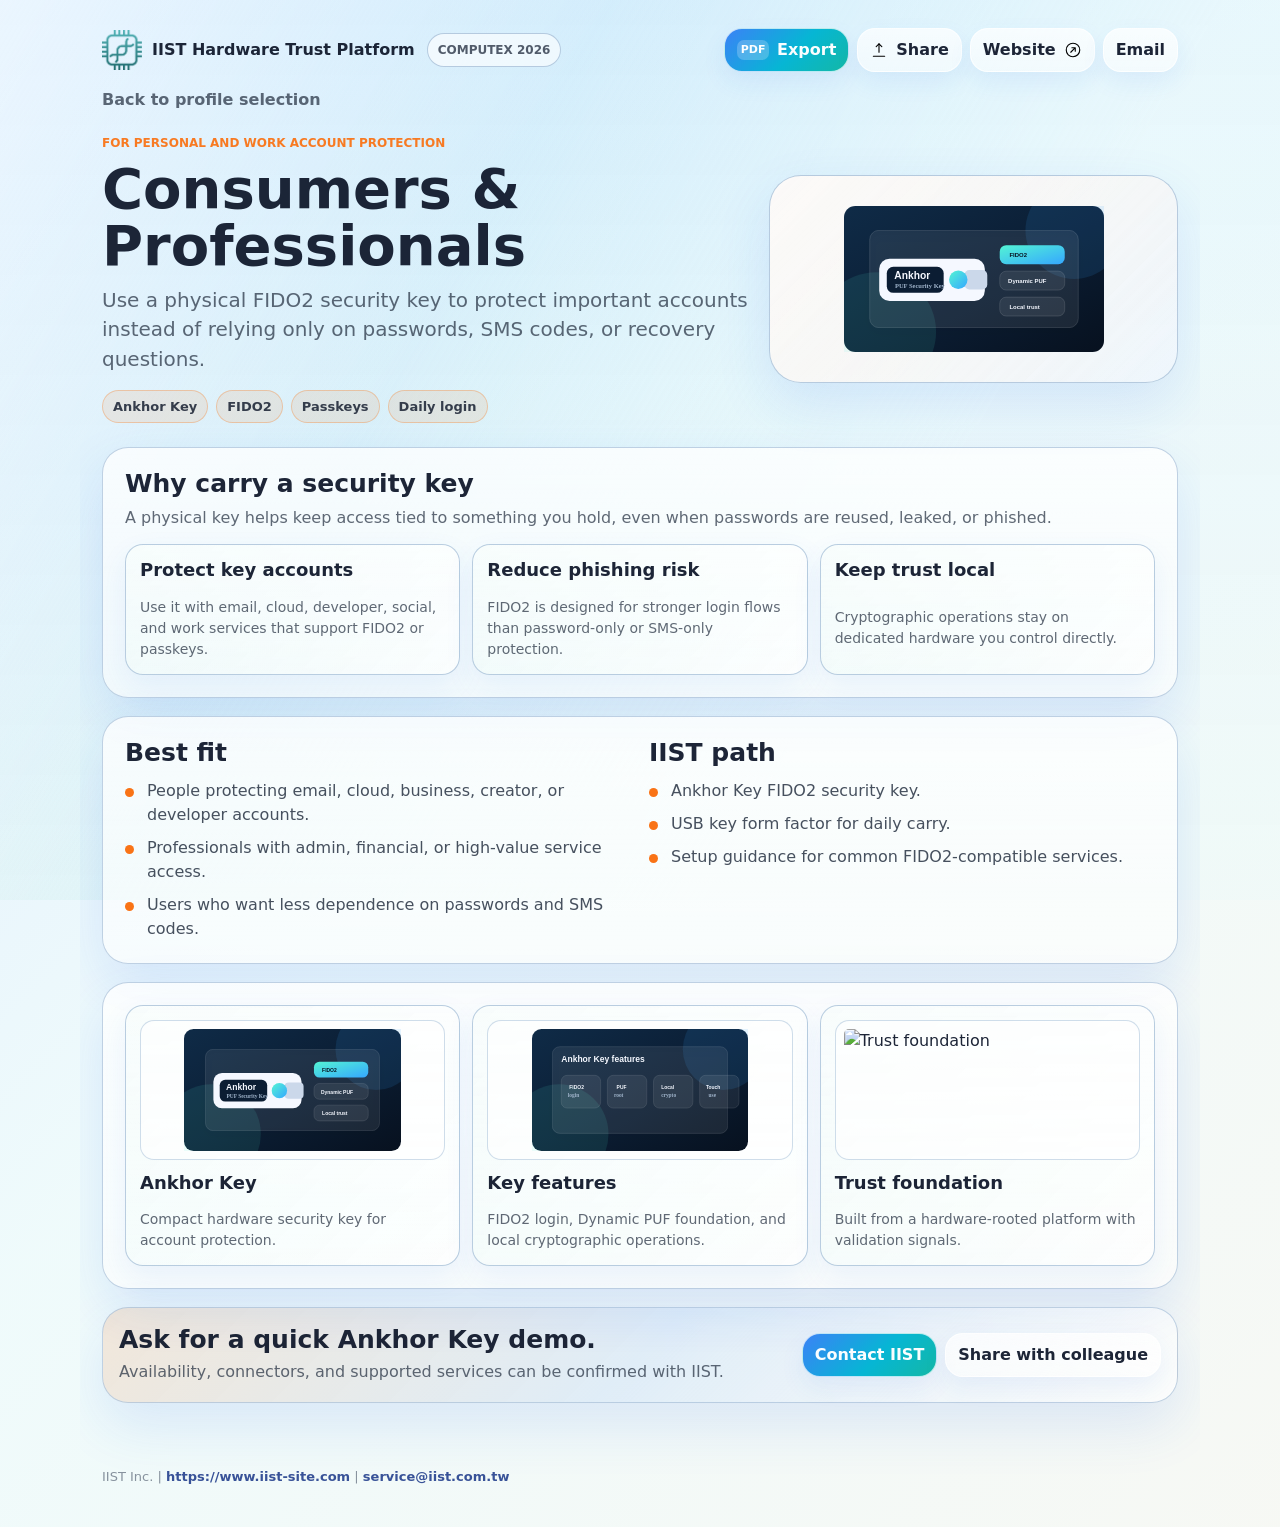
==== pages/consumers.html @ 97403619 "initial commit" ====
<!doctype html>
<html lang="en">
<head>
  <meta charset="utf-8">
  <meta name="viewport" content="width=device-width, initial-scale=1">
  <title>Consumers &amp; Professionals | IIST COMPUTEX 2026</title>
  <meta name="description" content="A short IIST COMPUTEX 2026 page for consumers and professionals using Ankhor Key for phishing-resistant account protection.">
  <link rel="stylesheet" href="../assets/style.css">
</head>
<body style="--accent: #f97316; --accent-rgb: 249, 115, 22">
  <div class="page-shell">
    <header class="site-header">
      <div class="brand-row">
        <a class="brand" href="../index.html" aria-label="IIST COMPUTEX 2026 home">
          <img src="../assets/iist-logo.png" alt="" width="40" height="40">
          <span>IIST Hardware Trust Platform</span>
        </a>
        <span class="event-pill">COMPUTEX 2026</span>
      </div>
      <nav class="page-actions" aria-label="Page actions">
        <button class="action primary" type="button" data-print-page><span class="pdf-mark" aria-hidden="true">PDF</span>Export</button>
        <button class="action secondary" type="button" data-share-page aria-describedby="share-status"><img class="action-icon" src="../assets/icon-share.svg" alt="" width="18" height="18">Share</button>
        <a class="button-link secondary" href="https://www.iist-site.com">Website<img class="action-icon" src="../assets/icon-external.svg" alt="" width="18" height="18"></a>
        <a class="button-link secondary" href="mailto:service@iist.com.tw?subject=COMPUTEX%202026%20IIST%20Inquiry%20-%20Ankhor%20Key">Email</a>
      </nav>
    </header>

    <main>
      <a class="back-link" href="../index.html">Back to profile selection</a>
      <section class="hero">
        <div class="hero-copy">
          <p class="eyebrow">For personal and work account protection</p>
          <h1>Consumers &amp; Professionals</h1>
          <p class="lede">Use a physical FIDO2 security key to protect important accounts instead of relying only on passwords, SMS codes, or recovery questions.</p>
          <div class="chip-row">
            <span class="chip">Ankhor Key</span>
            <span class="chip">FIDO2</span>
            <span class="chip">Passkeys</span>
            <span class="chip">Daily login</span>
          </div>
        </div>
        <figure class="hero-visual">
          <img src="../assets/visual-ankhor-key.svg" alt="Ankhor Key concept">
        </figure>
      </section>

      <section class="content-band">
        <div class="section-inner">
          <div class="section-head">
            <h2>Why carry a security key</h2>
            <p>A physical key helps keep access tied to something you hold, even when passwords are reused, leaked, or phished.</p>
          </div>
          <div class="value-grid">
            <article class="value-card"><h3>Protect key accounts</h3><p>Use it with email, cloud, developer, social, and work services that support FIDO2 or passkeys.</p></article>
            <article class="value-card"><h3>Reduce phishing risk</h3><p>FIDO2 is designed for stronger login flows than password-only or SMS-only protection.</p></article>
            <article class="value-card"><h3>Keep trust local</h3><p>Cryptographic operations stay on dedicated hardware you control directly.</p></article>
          </div>
        </div>
      </section>

      <section class="content-band">
        <div class="section-inner split-band">
          <div>
            <h2>Best fit</h2>
            <ul class="check-list">
              <li>People protecting email, cloud, business, creator, or developer accounts.</li>
              <li>Professionals with admin, financial, or high-value service access.</li>
              <li>Users who want less dependence on passwords and SMS codes.</li>
            </ul>
          </div>
          <div>
            <h2>IIST path</h2>
            <ul class="check-list">
              <li>Ankhor Key FIDO2 security key.</li>
              <li>USB key form factor for daily carry.</li>
              <li>Setup guidance for common FIDO2-compatible services.</li>
            </ul>
          </div>
        </div>
      </section>

      <section class="content-band">
        <div class="section-inner">
          <div class="asset-grid">
            <article class="asset-card"><img src="../assets/visual-ankhor-key.svg" alt="Ankhor Key"><h3>Ankhor Key</h3><p>Compact hardware security key for account protection.</p></article>
            <article class="asset-card"><img src="../assets/visual-features.svg" alt="Key features"><h3>Key features</h3><p>FIDO2 login, Dynamic PUF foundation, and local cryptographic operations.</p></article>
            <article class="asset-card"><img src="../assets/visual-certifications.svg" alt="Trust foundation"><h3>Trust foundation</h3><p>Built from a hardware-rooted platform with validation signals.</p></article>
          </div>
        </div>
      </section>

      <section class="contact-band">
        <div>
          <h2>Ask for a quick Ankhor Key demo.</h2>
          <p>Availability, connectors, and supported services can be confirmed with IIST.</p>
        </div>
        <div class="contact-actions">
          <a class="button-link primary" href="mailto:service@iist.com.tw?subject=COMPUTEX%202026%20Ankhor%20Key%20Demo">Contact IIST</a>
          <button class="action secondary" type="button" data-share-page aria-describedby="share-status">Share with colleague</button>
        </div>
      </section>
    </main>

    <footer class="site-footer">
      <div id="share-status" class="share-status" role="status" aria-live="polite"></div>
      <div>IIST Inc. | <a href="https://www.iist-site.com">https://www.iist-site.com</a> | <a href="mailto:service@iist.com.tw">service@iist.com.tw</a></div>
    </footer>
  </div>
  <script src="../assets/site.js"></script>
</body>
</html>
---- assets/style.css ----
:root {
  --primary-blue: #3b82f6;
  --primary-blue-dark: #2563eb;
  --accent-teal: #14b8a6;
  --accent-cyan: #06b6d4;
  --accent-sky: #38bdf8;
  --accent-navy: #1e3a8a;
  --window: #edf5ff;
  --surface: rgba(255, 255, 255, 0.72);
  --surface-strong: rgba(255, 255, 255, 0.86);
  --surface-soft: rgba(255, 255, 255, 0.54);
  --border: rgba(170, 194, 217, 0.74);
  --border-strong: rgba(118, 148, 181, 0.72);
  --text: rgba(15, 23, 42, 0.94);
  --muted: rgba(30, 41, 59, 0.70);
  --quiet: rgba(51, 65, 85, 0.56);
  --on-accent: rgba(255, 255, 255, 0.98);
  --accent: #14b8a6;
  --accent-rgb: 20, 184, 166;
  --warm: #f59e0b;
  --radius-sm: 14px;
  --radius-md: 18px;
  --radius-lg: 26px;
  --radius-xl: 32px;
  --shadow: 0 22px 55px rgba(37, 99, 235, 0.12);
  --font: "Segoe UI Variable Text", Aptos, "Segoe UI", system-ui, sans-serif;
}

* {
  box-sizing: border-box;
}

html {
  scroll-behavior: smooth;
}

body {
  margin: 0;
  min-width: 320px;
  font-family: var(--font);
  color: var(--text);
  background:
    linear-gradient(135deg, rgba(219, 234, 254, 0.76), rgba(240, 253, 250, 0.72) 46%, rgba(255, 251, 235, 0.54)),
    var(--window);
  line-height: 1.5;
  text-rendering: optimizeLegibility;
  overflow-x: hidden;
}

body::before {
  content: "";
  position: fixed;
  inset: 0;
  z-index: -1;
  background:
    linear-gradient(120deg, rgba(255, 255, 255, 0.62), rgba(255, 255, 255, 0.08) 34%, rgba(255, 255, 255, 0.42) 68%),
    linear-gradient(180deg, rgba(56, 189, 248, 0.13), rgba(20, 184, 166, 0.06));
  pointer-events: none;
}

a {
  color: inherit;
  text-decoration: none;
}

button,
input,
textarea {
  font: inherit;
}

button {
  cursor: pointer;
}

img {
  display: block;
  max-width: 100%;
}

.page-shell {
  width: min(1120px, 100%);
  margin: 0 auto;
  padding: 12px 14px 28px;
  overflow-x: hidden;
}

.site-header {
  display: grid;
  gap: 10px;
  align-items: center;
  padding: 4px 0 10px;
}

.brand-row {
  display: flex;
  align-items: center;
  justify-content: space-between;
  gap: 12px;
}

.brand {
  display: inline-flex;
  min-width: 0;
  align-items: center;
  gap: 10px;
  font-weight: 780;
}

.brand img {
  width: 40px;
  height: 40px;
  object-fit: contain;
  flex: 0 0 auto;
}

.brand span {
  min-width: 0;
  overflow-wrap: anywhere;
}

.event-pill {
  flex: 0 0 auto;
  border: 1px solid rgba(170, 194, 217, 0.84);
  background: rgba(255, 255, 255, 0.62);
  color: rgba(30, 41, 59, 0.76);
  border-radius: 999px;
  padding: 7px 10px;
  font-size: 12px;
  font-weight: 720;
}

.page-actions {
  display: grid;
  grid-template-columns: repeat(2, minmax(0, 1fr));
  gap: 8px;
}

.action,
.button-link {
  min-height: 42px;
  display: inline-flex;
  align-items: center;
  justify-content: center;
  gap: 8px;
  border-radius: var(--radius-md);
  border: 1px solid rgba(255, 255, 255, 0.72);
  background: linear-gradient(180deg, rgba(255, 255, 255, 0.88), rgba(255, 255, 255, 0.68));
  color: var(--text);
  font-weight: 720;
  padding: 9px 12px;
  box-shadow: 0 10px 24px rgba(37, 99, 235, 0.08);
  white-space: nowrap;
}

.action:hover,
.button-link:hover {
  border-color: rgba(56, 189, 248, 0.72);
}

.action.primary,
.button-link.primary {
  background: linear-gradient(135deg, var(--primary-blue), var(--accent-cyan) 56%, var(--accent-teal));
  color: var(--on-accent);
}

.action.secondary,
.button-link.secondary {
  background: linear-gradient(180deg, rgba(255, 255, 255, 0.72), rgba(255, 255, 255, 0.54));
}

.action-icon {
  width: 18px;
  height: 18px;
  flex: 0 0 auto;
}

.pdf-mark {
  display: inline-flex;
  align-items: center;
  justify-content: center;
  width: 32px;
  min-width: 32px;
  height: 20px;
  border-radius: 7px;
  background: rgba(30, 58, 138, 0.10);
  color: rgba(30, 58, 138, 0.92);
  font-size: 11px;
  font-weight: 820;
}

.action.primary .pdf-mark {
  background: rgba(255, 255, 255, 0.22);
  color: var(--on-accent);
}

.hero {
  display: grid;
  gap: 18px;
  padding: 12px 0 6px;
}

.hero-copy {
  min-width: 0;
  max-width: 100%;
}

.eyebrow {
  margin: 0 0 8px;
  color: rgba(var(--accent-rgb), 0.95);
  font-size: 12px;
  font-weight: 820;
  text-transform: uppercase;
  letter-spacing: 0;
}

h1,
h2,
h3,
p {
  overflow-wrap: anywhere;
}

h1 {
  margin: 0;
  font-size: 39px;
  line-height: 1.02;
  letter-spacing: 0;
}

h2 {
  margin: 0;
  font-size: 25px;
  line-height: 1.12;
  letter-spacing: 0;
}

h3 {
  margin: 0;
  font-size: 18px;
  line-height: 1.2;
  letter-spacing: 0;
}

.lede {
  margin: 12px 0 0;
  color: var(--muted);
  font-size: 18px;
  line-height: 1.46;
}

.hero-visual {
  margin: 0;
  min-height: 208px;
  display: grid;
  place-items: center;
  border: 1px solid rgba(170, 194, 217, 0.84);
  border-radius: var(--radius-xl);
  background:
    linear-gradient(135deg, rgba(255, 255, 255, 0.88), rgba(255, 255, 255, 0.54)),
    linear-gradient(135deg, rgba(var(--accent-rgb), 0.22), rgba(59, 130, 246, 0.10));
  box-shadow: var(--shadow);
  overflow: hidden;
}

.hero-visual img {
  width: min(260px, 76%);
}

.hero-visual.wide img {
  width: min(430px, 94%);
}

.chip-row {
  display: flex;
  flex-wrap: wrap;
  gap: 8px;
  margin-top: 16px;
}

.chip {
  min-height: 32px;
  display: inline-flex;
  align-items: center;
  border: 1px solid rgba(var(--accent-rgb), 0.30);
  background: rgba(var(--accent-rgb), 0.10);
  color: rgba(15, 23, 42, 0.82);
  border-radius: 999px;
  padding: 6px 10px;
  font-size: 13px;
  font-weight: 720;
}

.talk-band,
.contact-band,
.content-band {
  width: 100%;
  margin: 18px 0;
  border: 1px solid var(--border);
  background: linear-gradient(180deg, rgba(255, 255, 255, 0.76), rgba(255, 255, 255, 0.56));
  border-radius: var(--radius-lg);
  box-shadow: var(--shadow);
}

.talk-band {
  padding: 16px;
  display: grid;
  gap: 14px;
  border-left: 5px solid var(--warm);
}

.talk-label {
  color: rgba(146, 64, 14, 0.88);
  font-size: 12px;
  font-weight: 820;
  text-transform: uppercase;
}

.talk-band strong {
  display: block;
  margin-top: 4px;
  color: var(--text);
  font-size: 23px;
  line-height: 1.18;
}

.talk-band p {
  margin: 8px 0 0;
  color: var(--muted);
}

.section-inner {
  padding: 18px 16px;
}

.section-head {
  display: grid;
  gap: 8px;
  margin-bottom: 14px;
}

.section-head p {
  margin: 0;
  color: var(--muted);
}

.persona-grid,
.value-grid,
.asset-grid,
.quick-grid {
  display: grid;
  gap: 12px;
}

.persona-card,
.value-card,
.asset-card,
.quick-card {
  position: relative;
  display: grid;
  gap: 10px;
  min-width: 0;
  border: 1px solid rgba(170, 194, 217, 0.82);
  background:
    linear-gradient(180deg, rgba(255, 255, 255, 0.80), rgba(255, 255, 255, 0.58)),
    linear-gradient(135deg, rgba(var(--card-rgb, 20, 184, 166), 0.13), rgba(255, 255, 255, 0));
  border-radius: var(--radius-md);
  padding: 14px;
  box-shadow: 0 12px 30px rgba(37, 99, 235, 0.08);
}

.persona-card {
  grid-template-columns: 50px 1fr;
  align-items: start;
  min-height: 152px;
}

.persona-card:hover {
  border-color: rgba(var(--card-rgb, 20, 184, 166), 0.58);
  transform: translateY(-1px);
}

.persona-card img {
  width: 48px;
  height: 48px;
  object-fit: contain;
}

.persona-card p,
.value-card p,
.asset-card p,
.quick-card p {
  margin: 6px 0 0;
  color: var(--muted);
  font-size: 14px;
}

.card-kicker {
  display: inline-flex;
  margin-top: 10px;
  color: rgba(var(--card-rgb, 20, 184, 166), 0.96);
  font-size: 12px;
  font-weight: 780;
}

.focus-strip {
  display: grid;
  grid-template-columns: repeat(2, minmax(0, 1fr));
  gap: 10px;
  margin: 18px 0;
}

.focus-item {
  min-height: 92px;
  border: 1px solid rgba(170, 194, 217, 0.72);
  border-radius: var(--radius-md);
  background: rgba(255, 255, 255, 0.52);
  padding: 12px;
}

.focus-item strong {
  display: block;
}

.focus-item span {
  display: block;
  margin-top: 4px;
  color: var(--muted);
  font-size: 13px;
}

.media-band {
  display: grid;
  gap: 12px;
  align-items: center;
  margin: 18px 0;
  padding: 16px;
  border: 1px solid rgba(170, 194, 217, 0.74);
  border-radius: var(--radius-lg);
  background: linear-gradient(135deg, rgba(30, 58, 138, 0.08), rgba(20, 184, 166, 0.10));
}

.media-band p {
  margin: 6px 0 0;
  color: var(--muted);
}

.back-link {
  display: inline-flex;
  margin: 6px 0 4px;
  color: var(--muted);
  font-weight: 680;
}

.split-band {
  display: grid;
  gap: 18px;
}

.check-list {
  display: grid;
  gap: 9px;
  margin: 12px 0 0;
  padding: 0;
  list-style: none;
}

.check-list li {
  position: relative;
  padding-left: 22px;
  color: rgba(30, 41, 59, 0.82);
}

.check-list li::before {
  content: "";
  position: absolute;
  left: 0;
  top: 0.55em;
  width: 9px;
  height: 9px;
  border-radius: 999px;
  background: var(--accent);
}

.asset-card img {
  width: 100%;
  height: 140px;
  object-fit: contain;
  border: 1px solid rgba(170, 194, 217, 0.56);
  border-radius: var(--radius-sm);
  background: rgba(255, 255, 255, 0.62);
  padding: 8px;
}

.asset-card h3 {
  margin-top: 2px;
}

.contact-band {
  padding: 18px 16px;
  display: grid;
  gap: 14px;
  align-items: center;
  background: linear-gradient(135deg, rgba(var(--accent-rgb), 0.14), rgba(59, 130, 246, 0.10), rgba(255, 255, 255, 0.66));
}

.contact-band p {
  margin: 6px 0 0;
  color: var(--muted);
}

.contact-actions {
  display: grid;
  gap: 8px;
}

.site-footer {
  display: grid;
  gap: 8px;
  padding: 18px 0 4px;
  color: var(--quiet);
  font-size: 13px;
}

.site-footer a {
  color: rgba(30, 58, 138, 0.88);
  font-weight: 700;
}

.video-status,
.share-status {
  min-height: 20px;
  color: var(--quiet);
  font-size: 13px;
}

.desktop-only {
  display: none;
}

@media (max-width: 699px) {
  .site-header,
  .brand-row,
  .page-actions,
  .hero,
  .hero-visual,
  .content-band,
  .talk-band,
  .media-band,
  .contact-band {
    max-width: calc(100vw - 28px);
  }

  .brand-row {
    display: grid;
    grid-template-columns: minmax(0, 1fr);
    justify-content: start;
    justify-items: start;
    gap: 4px;
  }

  .brand {
    width: 100%;
  }

  .brand span {
    font-size: 15px;
  }

  .event-pill {
    margin-left: 50px;
    padding: 6px 9px;
    font-size: 11px;
  }

  .hero-copy {
    width: 350px;
    max-width: 100%;
  }

  .eyebrow {
    max-width: 330px;
    font-size: 11px;
    line-height: 1.28;
  }

  h1 {
    font-size: 36px;
  }

  .lede {
    font-size: 17px;
  }
}

@media (min-width: 700px) {
  .page-shell {
    padding: 18px 22px 36px;
  }

  .site-header {
    grid-template-columns: 1fr auto;
  }

  .brand-row {
    justify-content: flex-start;
  }

  .page-actions {
    grid-template-columns: repeat(4, auto);
  }

  .hero {
    grid-template-columns: minmax(0, 1fr) 38%;
    align-items: center;
    padding-top: 18px;
  }

  h1 {
    font-size: 56px;
  }

  .lede {
    font-size: 20px;
  }

  .talk-band,
  .contact-band,
  .media-band {
    grid-template-columns: minmax(0, 1fr) auto;
  }

  .persona-grid,
  .value-grid,
  .asset-grid {
    grid-template-columns: repeat(3, minmax(0, 1fr));
  }

  .quick-grid {
    grid-template-columns: repeat(2, minmax(0, 1fr));
  }

  .focus-strip {
    grid-template-columns: repeat(4, minmax(0, 1fr));
  }

  .split-band {
    grid-template-columns: repeat(2, minmax(0, 1fr));
  }

  .contact-actions {
    grid-template-columns: repeat(2, auto);
  }

  .desktop-only {
    display: inline;
  }
}

@media (min-width: 980px) {
  .page-shell {
    padding-top: 24px;
  }

  .persona-grid {
    grid-template-columns: repeat(3, minmax(0, 1fr));
  }

  .section-inner {
    padding: 22px;
  }
}

@media print {
  :root {
    --text: #111827;
    --muted: #374151;
    --quiet: #4b5563;
  }

  body {
    background: #ffffff;
  }

  body::before,
  .page-actions,
  .back-link,
  .video-status,
  .share-status {
    display: none !important;
  }

  .page-shell {
    width: auto;
    padding: 0;
  }

  .site-header {
    display: flex;
    justify-content: space-between;
    border-bottom: 1px solid #d1d5db;
    padding-bottom: 6mm;
  }

  .brand img {
    width: 9mm;
    height: 9mm;
  }

  h1 {
    font-size: 28pt;
  }

  h2 {
    font-size: 17pt;
  }

  .hero {
    grid-template-columns: 1fr 60mm;
    gap: 8mm;
  }

  .hero-visual,
  .talk-band,
  .contact-band,
  .content-band,
  .persona-card,
  .value-card,
  .asset-card,
  .quick-card,
  .focus-item,
  .media-band {
    box-shadow: none;
    background: #ffffff;
    border: 1px solid #d1d5db;
    break-inside: avoid;
  }

  .persona-grid,
  .value-grid,
  .asset-grid,
  .quick-grid,
  .focus-strip,
  .split-band {
    grid-template-columns: repeat(2, minmax(0, 1fr));
  }

  .asset-card img {
    height: 34mm;
  }

  .contact-actions {
    display: none;
  }

  .site-footer {
    border-top: 1px solid #d1d5db;
    margin-top: 6mm;
  }

  @page {
    size: A4;
    margin: 11mm;
  }
}
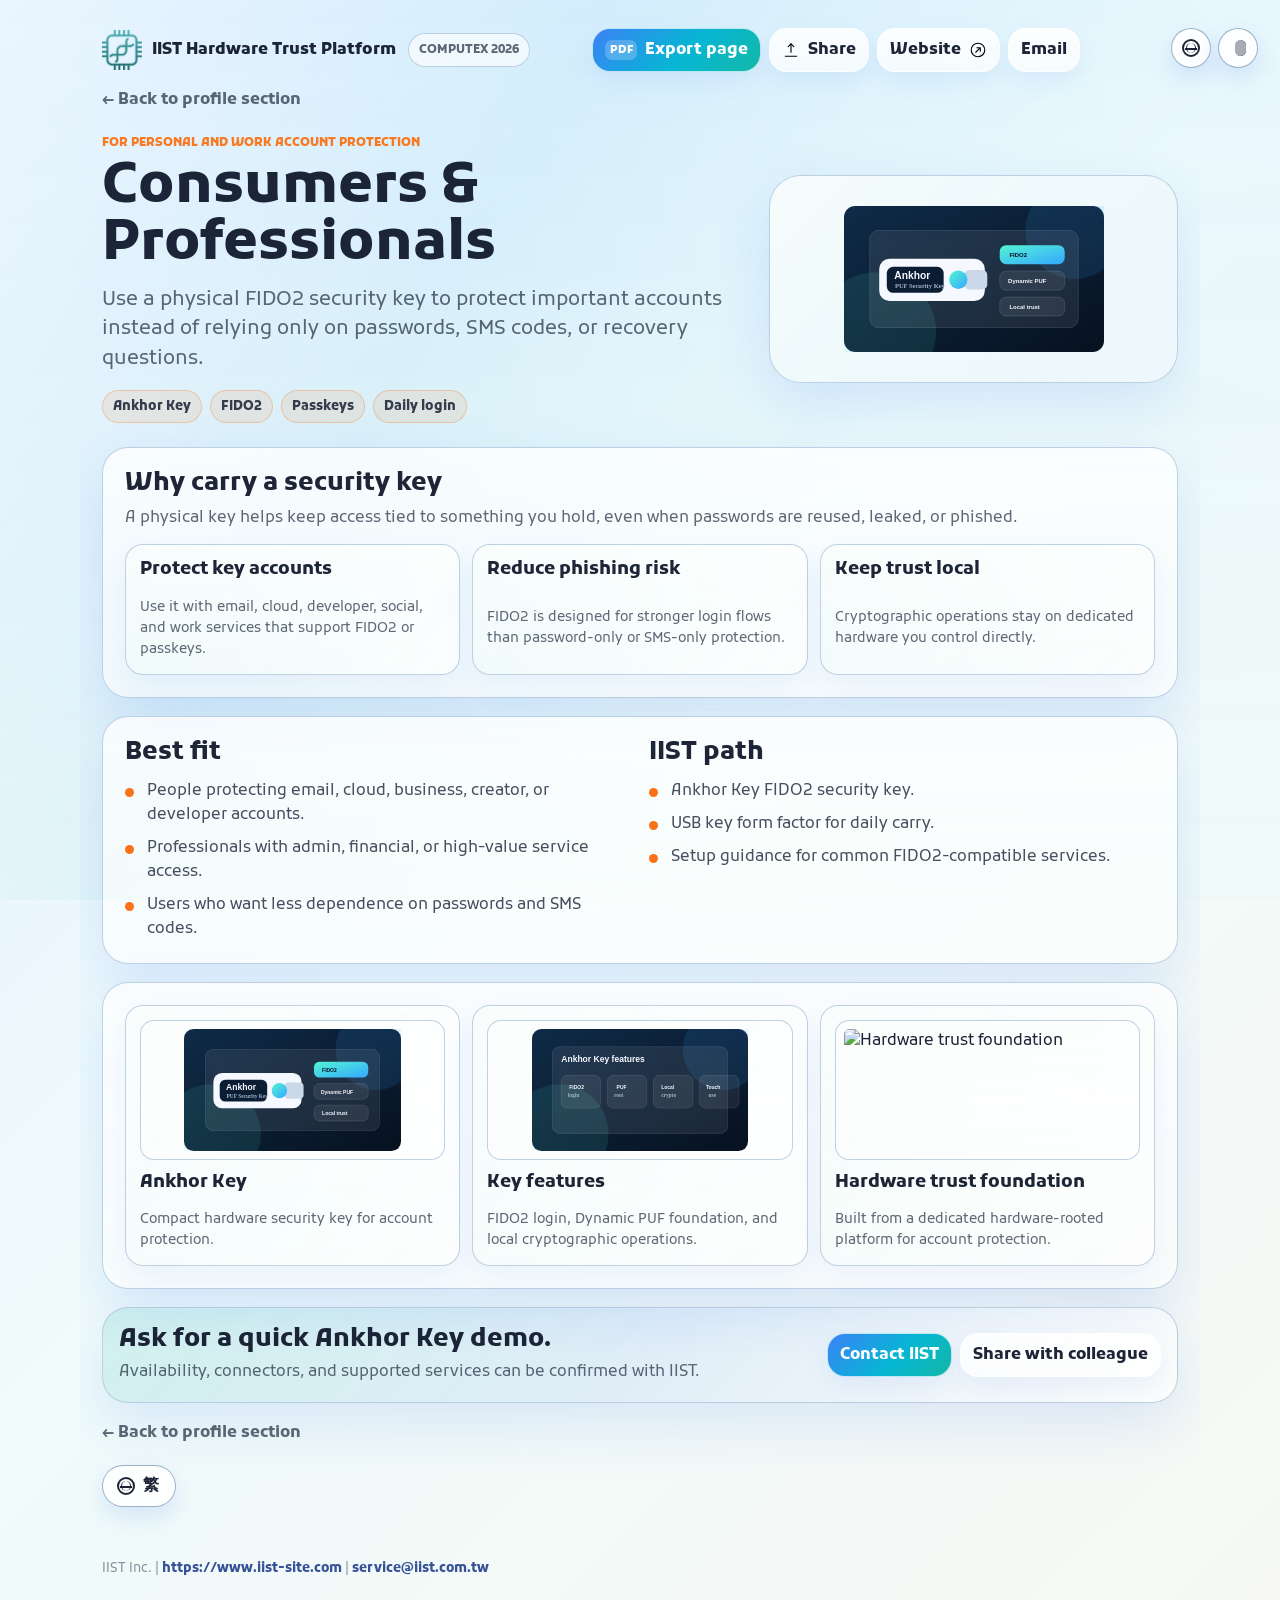
==== commit d01b542a: "Add language and external links" ====
--- a/pages/consumers.html
+++ b/pages/consumers.html
@@ -8,6 +8,10 @@
   <link rel="stylesheet" href="../assets/style.css">
 </head>
 <body style="--accent: #f97316; --accent-rgb: 249, 115, 22">
+  <div class="top-controls" aria-label="Display controls">
+    <button class="control-toggle language-toggle" type="button" data-language-toggle aria-label="Switch language"><span class="globe-icon" aria-hidden="true"></span><span class="language-code" data-no-i18n>繁</span></button>
+    <button class="theme-toggle" type="button" data-theme-toggle aria-label="Toggle light or dark mode"><span class="theme-icon" aria-hidden="true"></span></button>
+  </div>
   <div class="page-shell">
     <header class="site-header">
       <div class="brand-row">
@@ -18,15 +22,16 @@
         <span class="event-pill">COMPUTEX 2026</span>
       </div>
       <nav class="page-actions" aria-label="Page actions">
-        <button class="action primary" type="button" data-print-page><span class="pdf-mark" aria-hidden="true">PDF</span>Export</button>
+        <button class="action primary" type="button" data-print-page><span class="pdf-mark" aria-hidden="true">PDF</span>Export page</button>
         <button class="action secondary" type="button" data-share-page aria-describedby="share-status"><img class="action-icon" src="../assets/icon-share.svg" alt="" width="18" height="18">Share</button>
         <a class="button-link secondary" href="https://www.iist-site.com">Website<img class="action-icon" src="../assets/icon-external.svg" alt="" width="18" height="18"></a>
         <a class="button-link secondary" href="mailto:service@iist.com.tw?subject=COMPUTEX%202026%20IIST%20Inquiry%20-%20Ankhor%20Key">Email</a>
       </nav>
+      <button class="theme-toggle header-theme-toggle" type="button" data-theme-toggle aria-label="Toggle light or dark mode"><span class="theme-icon" aria-hidden="true"></span></button>
     </header>
 
     <main>
-      <a class="back-link" href="../index.html">Back to profile selection</a>
+      <a class="back-link" href="../index.html">&larr; Back to profile section</a>
       <section class="hero">
         <div class="hero-copy">
           <p class="eyebrow">For personal and work account protection</p>
@@ -34,8 +39,8 @@
           <p class="lede">Use a physical FIDO2 security key to protect important accounts instead of relying only on passwords, SMS codes, or recovery questions.</p>
           <div class="chip-row">
             <span class="chip">Ankhor Key</span>
-            <span class="chip">FIDO2</span>
-            <span class="chip">Passkeys</span>
+            <a class="chip" href="https://fidoalliance.org/passkeys/" target="_blank" rel="noopener noreferrer">FIDO2</a>
+            <a class="chip" href="https://fidoalliance.org/passkeys/" target="_blank" rel="noopener noreferrer">Passkeys</a>
             <span class="chip">Daily login</span>
           </div>
         </div>
@@ -84,7 +89,7 @@
           <div class="asset-grid">
             <article class="asset-card"><img src="../assets/visual-ankhor-key.svg" alt="Ankhor Key"><h3>Ankhor Key</h3><p>Compact hardware security key for account protection.</p></article>
             <article class="asset-card"><img src="../assets/visual-features.svg" alt="Key features"><h3>Key features</h3><p>FIDO2 login, Dynamic PUF foundation, and local cryptographic operations.</p></article>
-            <article class="asset-card"><img src="../assets/visual-certifications.svg" alt="Trust foundation"><h3>Trust foundation</h3><p>Built from a hardware-rooted platform with validation signals.</p></article>
+            <article class="asset-card"><img src="../assets/visual-certifications.svg" alt="Hardware trust foundation"><h3>Hardware trust foundation</h3><p>Built from a dedicated hardware-rooted platform for account protection.</p></article>
           </div>
         </div>
       </section>
@@ -99,6 +104,10 @@
           <button class="action secondary" type="button" data-share-page aria-describedby="share-status">Share with colleague</button>
         </div>
       </section>
+      <a class="back-link bottom-back" href="../index.html">&larr; Back to profile section</a>
+      <div class="bottom-controls">
+        <button class="control-toggle language-toggle" type="button" data-language-toggle aria-label="Switch language"><span class="globe-icon" aria-hidden="true"></span><span class="language-code" data-no-i18n>繁</span></button>
+      </div>
     </main>
 
     <footer class="site-footer">
--- a/assets/style.css
+++ b/assets/style.css
@@ -1,4 +1,7 @@
+@import url("https://fonts.googleapis.com/css2?family=Kufam:wght@400;500;600;700;800&display=swap");
+
 :root {
+  color-scheme: light;
   --primary-blue: #3b82f6;
   --primary-blue-dark: #2563eb;
   --accent-teal: #14b8a6;
@@ -23,7 +26,83 @@
   --radius-lg: 26px;
   --radius-xl: 32px;
   --shadow: 0 22px 55px rgba(37, 99, 235, 0.12);
-  --font: "Segoe UI Variable Text", Aptos, "Segoe UI", system-ui, sans-serif;
+  --font: "Kufam", "Segoe UI Variable Text", Aptos, "Segoe UI", system-ui, sans-serif;
+  --body-bg: linear-gradient(135deg, rgba(219, 234, 254, 0.76), rgba(240, 253, 250, 0.72) 46%, rgba(255, 251, 235, 0.54)), var(--window);
+  --ambient-bg: linear-gradient(120deg, rgba(255, 255, 255, 0.62), rgba(255, 255, 255, 0.08) 34%, rgba(255, 255, 255, 0.42) 68%), linear-gradient(180deg, rgba(56, 189, 248, 0.13), rgba(20, 184, 166, 0.06));
+  --panel-bg: linear-gradient(180deg, rgba(255, 255, 255, 0.76), rgba(255, 255, 255, 0.56));
+  --card-bg: linear-gradient(180deg, rgba(255, 255, 255, 0.80), rgba(255, 255, 255, 0.58)), linear-gradient(135deg, rgba(var(--card-rgb, 20, 184, 166), 0.13), rgba(255, 255, 255, 0));
+  --control-bg: linear-gradient(180deg, rgba(255, 255, 255, 0.88), rgba(255, 255, 255, 0.68));
+  --control-border: rgba(255, 255, 255, 0.72);
+  --event-bg: rgba(255, 255, 255, 0.62);
+  --hero-visual-bg: linear-gradient(135deg, rgba(255, 255, 255, 0.88), rgba(255, 255, 255, 0.54)), linear-gradient(135deg, rgba(var(--accent-rgb), 0.22), rgba(59, 130, 246, 0.10));
+  --chip-text: rgba(15, 23, 42, 0.82);
+  --list-text: rgba(30, 41, 59, 0.82);
+  --footer-link: rgba(30, 58, 138, 0.88);
+  --talk-label: rgba(146, 64, 14, 0.88);
+  --media-bg: linear-gradient(135deg, rgba(30, 58, 138, 0.08), rgba(20, 184, 166, 0.10));
+  --contact-bg: linear-gradient(135deg, rgba(var(--accent-rgb), 0.14), rgba(59, 130, 246, 0.10), rgba(255, 255, 255, 0.66));
+}
+
+@media (prefers-color-scheme: dark) {
+  :root:not([data-theme]) {
+    color-scheme: dark;
+    --window: #07111f;
+    --surface: rgba(15, 23, 42, 0.72);
+    --surface-strong: rgba(15, 23, 42, 0.88);
+    --surface-soft: rgba(30, 41, 59, 0.62);
+    --border: rgba(125, 211, 252, 0.26);
+    --border-strong: rgba(148, 163, 184, 0.40);
+    --text: rgba(248, 250, 252, 0.94);
+    --muted: rgba(203, 213, 225, 0.76);
+    --quiet: rgba(148, 163, 184, 0.74);
+    --shadow: 0 22px 55px rgba(0, 0, 0, 0.34);
+    --body-bg: linear-gradient(135deg, rgba(15, 23, 42, 0.96), rgba(8, 47, 73, 0.90) 48%, rgba(19, 78, 74, 0.76)), var(--window);
+    --ambient-bg: linear-gradient(120deg, rgba(14, 165, 233, 0.18), rgba(15, 23, 42, 0.06) 36%, rgba(20, 184, 166, 0.15) 68%), linear-gradient(180deg, rgba(2, 6, 23, 0.40), rgba(2, 6, 23, 0.78));
+    --panel-bg: linear-gradient(180deg, rgba(15, 23, 42, 0.82), rgba(15, 23, 42, 0.64));
+    --card-bg: linear-gradient(180deg, rgba(15, 23, 42, 0.84), rgba(15, 23, 42, 0.66)), linear-gradient(135deg, rgba(var(--card-rgb, 20, 184, 166), 0.20), rgba(15, 23, 42, 0));
+    --control-bg: linear-gradient(180deg, rgba(30, 41, 59, 0.86), rgba(15, 23, 42, 0.68));
+    --control-border: rgba(148, 163, 184, 0.30);
+    --event-bg: rgba(15, 23, 42, 0.74);
+    --hero-visual-bg: linear-gradient(135deg, rgba(15, 23, 42, 0.86), rgba(30, 41, 59, 0.64)), linear-gradient(135deg, rgba(var(--accent-rgb), 0.24), rgba(59, 130, 246, 0.14));
+    --chip-text: rgba(241, 245, 249, 0.90);
+    --list-text: rgba(226, 232, 240, 0.84);
+    --footer-link: rgba(125, 211, 252, 0.94);
+    --talk-label: rgba(251, 191, 36, 0.90);
+    --media-bg: linear-gradient(135deg, rgba(14, 165, 233, 0.16), rgba(20, 184, 166, 0.13));
+    --contact-bg: linear-gradient(135deg, rgba(var(--accent-rgb), 0.18), rgba(37, 99, 235, 0.16), rgba(15, 23, 42, 0.66));
+  }
+}
+
+:root[data-theme="dark"] {
+  color-scheme: dark;
+  --window: #07111f;
+  --surface: rgba(15, 23, 42, 0.72);
+  --surface-strong: rgba(15, 23, 42, 0.88);
+  --surface-soft: rgba(30, 41, 59, 0.62);
+  --border: rgba(125, 211, 252, 0.26);
+  --border-strong: rgba(148, 163, 184, 0.40);
+  --text: rgba(248, 250, 252, 0.94);
+  --muted: rgba(203, 213, 225, 0.76);
+  --quiet: rgba(148, 163, 184, 0.74);
+  --shadow: 0 22px 55px rgba(0, 0, 0, 0.34);
+  --body-bg: linear-gradient(135deg, rgba(15, 23, 42, 0.96), rgba(8, 47, 73, 0.90) 48%, rgba(19, 78, 74, 0.76)), var(--window);
+  --ambient-bg: linear-gradient(120deg, rgba(14, 165, 233, 0.18), rgba(15, 23, 42, 0.06) 36%, rgba(20, 184, 166, 0.15) 68%), linear-gradient(180deg, rgba(2, 6, 23, 0.40), rgba(2, 6, 23, 0.78));
+  --panel-bg: linear-gradient(180deg, rgba(15, 23, 42, 0.82), rgba(15, 23, 42, 0.64));
+  --card-bg: linear-gradient(180deg, rgba(15, 23, 42, 0.84), rgba(15, 23, 42, 0.66)), linear-gradient(135deg, rgba(var(--card-rgb, 20, 184, 166), 0.20), rgba(15, 23, 42, 0));
+  --control-bg: linear-gradient(180deg, rgba(30, 41, 59, 0.86), rgba(15, 23, 42, 0.68));
+  --control-border: rgba(148, 163, 184, 0.30);
+  --event-bg: rgba(15, 23, 42, 0.74);
+  --hero-visual-bg: linear-gradient(135deg, rgba(15, 23, 42, 0.86), rgba(30, 41, 59, 0.64)), linear-gradient(135deg, rgba(var(--accent-rgb), 0.24), rgba(59, 130, 246, 0.14));
+  --chip-text: rgba(241, 245, 249, 0.90);
+  --list-text: rgba(226, 232, 240, 0.84);
+  --footer-link: rgba(125, 211, 252, 0.94);
+  --talk-label: rgba(251, 191, 36, 0.90);
+  --media-bg: linear-gradient(135deg, rgba(14, 165, 233, 0.16), rgba(20, 184, 166, 0.13));
+  --contact-bg: linear-gradient(135deg, rgba(var(--accent-rgb), 0.18), rgba(37, 99, 235, 0.16), rgba(15, 23, 42, 0.66));
+}
+
+:root[data-theme="light"] {
+  color-scheme: light;
 }
 
 * {
@@ -39,9 +118,7 @@
   min-width: 320px;
   font-family: var(--font);
   color: var(--text);
-  background:
-    linear-gradient(135deg, rgba(219, 234, 254, 0.76), rgba(240, 253, 250, 0.72) 46%, rgba(255, 251, 235, 0.54)),
-    var(--window);
+  background: var(--body-bg);
   line-height: 1.5;
   text-rendering: optimizeLegibility;
   overflow-x: hidden;
@@ -52,9 +129,7 @@
   position: fixed;
   inset: 0;
   z-index: -1;
-  background:
-    linear-gradient(120deg, rgba(255, 255, 255, 0.62), rgba(255, 255, 255, 0.08) 34%, rgba(255, 255, 255, 0.42) 68%),
-    linear-gradient(180deg, rgba(56, 189, 248, 0.13), rgba(20, 184, 166, 0.06));
+  background: var(--ambient-bg);
   pointer-events: none;
 }
 
@@ -76,6 +151,18 @@
 img {
   display: block;
   max-width: 100%;
+}
+
+.visually-hidden {
+  position: absolute;
+  width: 1px;
+  height: 1px;
+  margin: -1px;
+  padding: 0;
+  overflow: hidden;
+  clip: rect(0 0 0 0);
+  white-space: nowrap;
+  border: 0;
 }
 
 .page-shell {
@@ -86,6 +173,7 @@
 }
 
 .site-header {
+  position: relative;
   display: grid;
   gap: 10px;
   align-items: center;
@@ -121,9 +209,9 @@
 
 .event-pill {
   flex: 0 0 auto;
-  border: 1px solid rgba(170, 194, 217, 0.84);
-  background: rgba(255, 255, 255, 0.62);
-  color: rgba(30, 41, 59, 0.76);
+  border: 1px solid var(--border);
+  background: var(--event-bg);
+  color: var(--muted);
   border-radius: 999px;
   padding: 7px 10px;
   font-size: 12px;
@@ -134,6 +222,10 @@
   display: grid;
   grid-template-columns: repeat(2, minmax(0, 1fr));
   gap: 8px;
+}
+
+.header-theme-toggle {
+  display: none;
 }
 
 .action,
@@ -144,8 +236,8 @@
   justify-content: center;
   gap: 8px;
   border-radius: var(--radius-md);
-  border: 1px solid rgba(255, 255, 255, 0.72);
-  background: linear-gradient(180deg, rgba(255, 255, 255, 0.88), rgba(255, 255, 255, 0.68));
+  border: 1px solid var(--control-border);
+  background: var(--control-bg);
   color: var(--text);
   font-weight: 720;
   padding: 9px 12px;
@@ -166,7 +258,142 @@
 
 .action.secondary,
 .button-link.secondary {
-  background: linear-gradient(180deg, rgba(255, 255, 255, 0.72), rgba(255, 255, 255, 0.54));
+  background: var(--control-bg);
+}
+
+.theme-toggle {
+  display: inline-flex;
+  align-items: center;
+  justify-content: center;
+  z-index: 5;
+  min-width: 44px;
+  max-width: 44px;
+  min-height: 44px;
+  max-height: 44px;
+  padding: 0;
+  border-radius: 999px;
+  border: 1px solid var(--border-strong);
+  background: var(--surface-strong);
+  color: var(--text);
+  box-shadow: 0 10px 24px rgba(37, 99, 235, 0.14);
+}
+
+.top-controls {
+  position: fixed;
+  top: 56px;
+  right: 78px;
+  z-index: 60;
+  display: flex;
+  gap: 7px;
+  align-items: center;
+  justify-content: flex-end;
+  width: 87px;
+}
+
+.control-toggle {
+  display: inline-flex;
+  align-items: center;
+  justify-content: center;
+  gap: 6px;
+  min-height: 40px;
+  border-radius: 999px;
+  border: 1px solid var(--border-strong);
+  background: var(--surface-strong);
+  color: var(--text);
+  box-shadow: 0 10px 24px rgba(37, 99, 235, 0.14);
+  font-weight: 760;
+}
+
+.language-toggle {
+  min-width: 46px;
+  padding: 0 10px;
+}
+
+.top-controls .theme-toggle {
+  min-width: 40px;
+  max-width: 40px;
+  min-height: 40px;
+  max-height: 40px;
+  position: static;
+}
+
+.top-controls .language-toggle {
+  min-width: 40px;
+  max-width: 40px;
+  padding: 0;
+}
+
+.top-controls .language-code {
+  display: none;
+}
+
+.globe-icon {
+  position: relative;
+  width: 18px;
+  height: 18px;
+  border: 2px solid currentColor;
+  border-radius: 999px;
+}
+
+.globe-icon::before,
+.globe-icon::after {
+  content: "";
+  position: absolute;
+  inset: 2px;
+  border: 1px solid currentColor;
+  border-top: 0;
+  border-bottom: 0;
+  border-radius: 999px;
+}
+
+.globe-icon::after {
+  inset: 7px 1px auto;
+  height: 0;
+  border: 0;
+  border-top: 2px solid currentColor;
+  border-radius: 0;
+}
+
+.language-code {
+  min-width: 20px;
+  text-align: center;
+}
+
+.theme-icon {
+  display: block;
+  position: relative;
+  width: 18px;
+  height: 18px;
+  margin: 0 auto;
+}
+
+.theme-icon::before {
+  content: "";
+  position: absolute;
+  inset: 2px;
+  border-radius: 999px;
+  background: currentColor;
+}
+
+.theme-icon::after {
+  content: "";
+  position: absolute;
+  inset: 1px;
+  border-radius: 999px;
+  border: 2px solid currentColor;
+  box-shadow: 0 -7px 0 -5px currentColor, 0 7px 0 -5px currentColor, 7px 0 0 -5px currentColor, -7px 0 0 -5px currentColor;
+}
+
+.theme-toggle[data-theme-current="light"] .theme-icon::before {
+  inset: 1px 1px 1px 6px;
+  background: currentColor;
+}
+
+.theme-toggle[data-theme-current="light"] .theme-icon::after {
+  inset: 1px 1px 1px 5px;
+  border: 0;
+  background: var(--event-bg);
+  box-shadow: none;
 }
 
 .action-icon {
@@ -200,6 +427,10 @@
   padding: 12px 0 6px;
 }
 
+.home-hero {
+  display: block;
+}
+
 .hero-copy {
   min-width: 0;
   max-width: 100%;
@@ -254,11 +485,9 @@
   min-height: 208px;
   display: grid;
   place-items: center;
-  border: 1px solid rgba(170, 194, 217, 0.84);
+  border: 1px solid var(--border);
   border-radius: var(--radius-xl);
-  background:
-    linear-gradient(135deg, rgba(255, 255, 255, 0.88), rgba(255, 255, 255, 0.54)),
-    linear-gradient(135deg, rgba(var(--accent-rgb), 0.22), rgba(59, 130, 246, 0.10));
+  background: var(--hero-visual-bg);
   box-shadow: var(--shadow);
   overflow: hidden;
 }
@@ -284,7 +513,7 @@
   align-items: center;
   border: 1px solid rgba(var(--accent-rgb), 0.30);
   background: rgba(var(--accent-rgb), 0.10);
-  color: rgba(15, 23, 42, 0.82);
+  color: var(--chip-text);
   border-radius: 999px;
   padding: 6px 10px;
   font-size: 13px;
@@ -297,7 +526,7 @@
   width: 100%;
   margin: 18px 0;
   border: 1px solid var(--border);
-  background: linear-gradient(180deg, rgba(255, 255, 255, 0.76), rgba(255, 255, 255, 0.56));
+  background: var(--panel-bg);
   border-radius: var(--radius-lg);
   box-shadow: var(--shadow);
 }
@@ -310,7 +539,7 @@
 }
 
 .talk-label {
-  color: rgba(146, 64, 14, 0.88);
+  color: var(--talk-label);
   font-size: 12px;
   font-weight: 820;
   text-transform: uppercase;
@@ -360,10 +589,8 @@
   display: grid;
   gap: 10px;
   min-width: 0;
-  border: 1px solid rgba(170, 194, 217, 0.82);
-  background:
-    linear-gradient(180deg, rgba(255, 255, 255, 0.80), rgba(255, 255, 255, 0.58)),
-    linear-gradient(135deg, rgba(var(--card-rgb, 20, 184, 166), 0.13), rgba(255, 255, 255, 0));
+  border: 1px solid var(--border);
+  background: var(--card-bg);
   border-radius: var(--radius-md);
   padding: 14px;
   box-shadow: 0 12px 30px rgba(37, 99, 235, 0.08);
@@ -412,9 +639,9 @@
 
 .focus-item {
   min-height: 92px;
-  border: 1px solid rgba(170, 194, 217, 0.72);
+  border: 1px solid var(--border);
   border-radius: var(--radius-md);
-  background: rgba(255, 255, 255, 0.52);
+  background: var(--surface-soft);
   padding: 12px;
 }
 
@@ -435,9 +662,9 @@
   align-items: center;
   margin: 18px 0;
   padding: 16px;
-  border: 1px solid rgba(170, 194, 217, 0.74);
+  border: 1px solid var(--border);
   border-radius: var(--radius-lg);
-  background: linear-gradient(135deg, rgba(30, 58, 138, 0.08), rgba(20, 184, 166, 0.10));
+  background: var(--media-bg);
 }
 
 .media-band p {
@@ -452,6 +679,21 @@
   font-weight: 680;
 }
 
+.bottom-back {
+  margin: 0 0 8px;
+}
+
+.bottom-controls {
+  display: flex;
+  justify-content: flex-start;
+  margin: 12px 0 6px;
+}
+
+.bottom-controls .language-toggle {
+  min-height: 42px;
+  padding: 0 14px;
+}
+
 .split-band {
   display: grid;
   gap: 18px;
@@ -468,7 +710,7 @@
 .check-list li {
   position: relative;
   padding-left: 22px;
-  color: rgba(30, 41, 59, 0.82);
+  color: var(--list-text);
 }
 
 .check-list li::before {
@@ -486,9 +728,9 @@
   width: 100%;
   height: 140px;
   object-fit: contain;
-  border: 1px solid rgba(170, 194, 217, 0.56);
+  border: 1px solid var(--border);
   border-radius: var(--radius-sm);
-  background: rgba(255, 255, 255, 0.62);
+  background: var(--surface-soft);
   padding: 8px;
 }
 
@@ -501,7 +743,7 @@
   display: grid;
   gap: 14px;
   align-items: center;
-  background: linear-gradient(135deg, rgba(var(--accent-rgb), 0.14), rgba(59, 130, 246, 0.10), rgba(255, 255, 255, 0.66));
+  background: var(--contact-bg);
 }
 
 .contact-band p {
@@ -523,7 +765,7 @@
 }
 
 .site-footer a {
-  color: rgba(30, 58, 138, 0.88);
+  color: var(--footer-link);
   font-weight: 700;
 }
 
@@ -559,6 +801,18 @@
     gap: 4px;
   }
 
+  .page-actions {
+    grid-template-columns: repeat(2, minmax(0, 1fr));
+  }
+
+  .theme-toggle {
+    position: static;
+  }
+
+  .header-theme-toggle {
+    display: none;
+  }
+
   .brand {
     width: 100%;
   }
@@ -574,7 +828,7 @@
   }
 
   .hero-copy {
-    width: 350px;
+    width: 362px;
     max-width: 100%;
   }
 
@@ -600,6 +854,7 @@
 
   .site-header {
     grid-template-columns: 1fr auto;
+    padding-right: 98px;
   }
 
   .brand-row {
@@ -608,6 +863,19 @@
 
   .page-actions {
     grid-template-columns: repeat(4, auto);
+  }
+
+  .theme-toggle {
+    position: static;
+  }
+
+  .header-theme-toggle {
+    display: none;
+  }
+
+  .top-controls {
+    top: 28px;
+    right: 22px;
   }
 
   .hero {
@@ -684,6 +952,9 @@
 
   body::before,
   .page-actions,
+  .top-controls,
+  .bottom-controls,
+  .theme-toggle,
   .back-link,
   .video-status,
   .share-status {
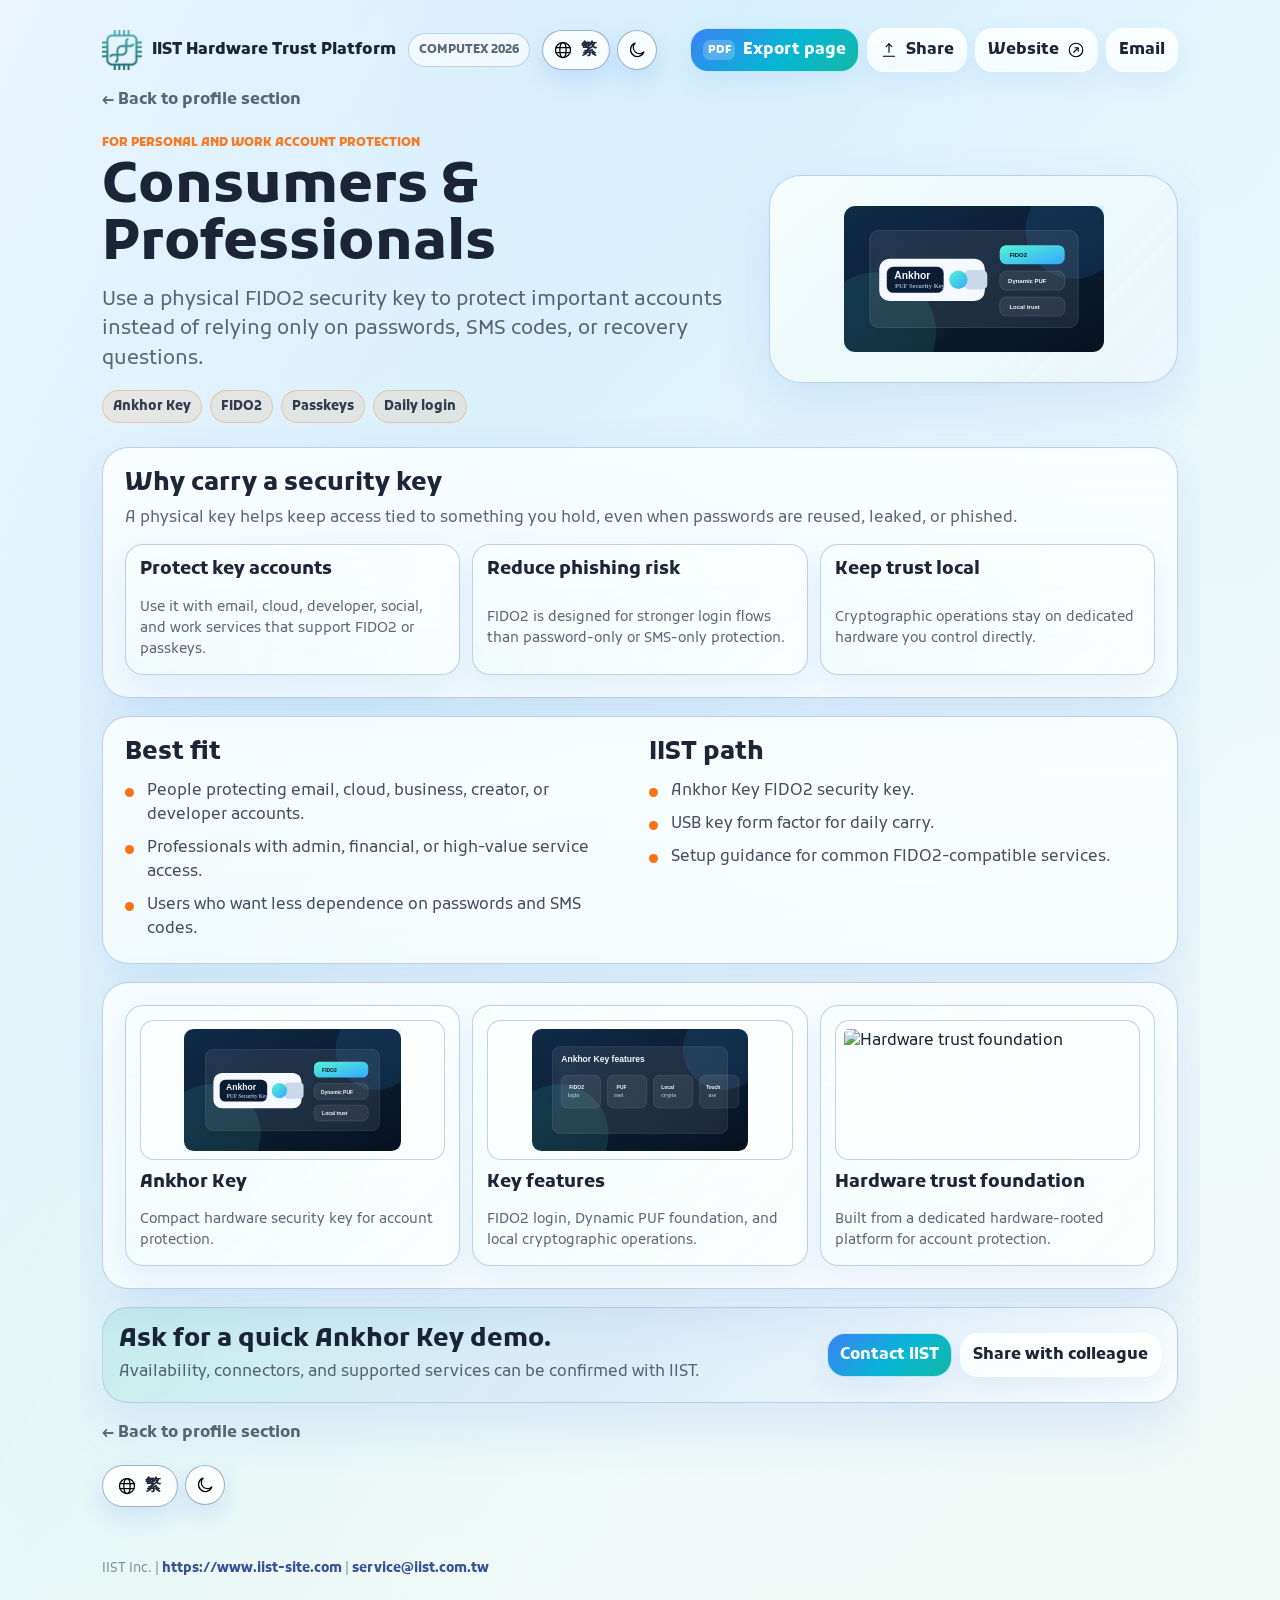
==== commit 25f43e95: "add location and fix template" ====
--- a/pages/consumers.html
+++ b/pages/consumers.html
@@ -5,13 +5,12 @@
   <meta name="viewport" content="width=device-width, initial-scale=1">
   <title>Consumers &amp; Professionals | IIST COMPUTEX 2026</title>
   <meta name="description" content="A short IIST COMPUTEX 2026 page for consumers and professionals using Ankhor Key for phishing-resistant account protection.">
+  <link rel="preconnect" href="https://fonts.googleapis.com">
+  <link rel="preconnect" href="https://fonts.gstatic.com" crossorigin>
+  <link href="https://fonts.googleapis.com/css2?family=Kufam:wght@400;500;600;700;800&display=swap" rel="stylesheet">
   <link rel="stylesheet" href="../assets/style.css">
 </head>
 <body style="--accent: #f97316; --accent-rgb: 249, 115, 22">
-  <div class="top-controls" aria-label="Display controls">
-    <button class="control-toggle language-toggle" type="button" data-language-toggle aria-label="Switch language"><span class="globe-icon" aria-hidden="true"></span><span class="language-code" data-no-i18n>繁</span></button>
-    <button class="theme-toggle" type="button" data-theme-toggle aria-label="Toggle light or dark mode"><span class="theme-icon" aria-hidden="true"></span></button>
-  </div>
   <div class="page-shell">
     <header class="site-header">
       <div class="brand-row">
@@ -19,7 +18,11 @@
           <img src="../assets/iist-logo.png" alt="" width="40" height="40">
           <span>IIST Hardware Trust Platform</span>
         </a>
-        <span class="event-pill">COMPUTEX 2026</span>
+        <a class="event-pill" href="where-to-find-us.html" aria-label="Where to find IIST at COMPUTEX 2026" title="Where to find us">COMPUTEX 2026</a>
+        <div class="header-controls" aria-label="Display controls">
+          <button class="control-toggle language-toggle" type="button" data-language-toggle aria-label="Switch language"><img class="control-icon" src="../assets/icon-globe.svg" alt="" width="20" height="20"><span class="language-code" data-no-i18n>繁</span></button>
+          <button class="control-toggle theme-toggle" type="button" data-theme-toggle aria-label="Toggle light or dark mode"><img class="control-icon" src="../assets/icon-moon.svg" alt="" width="20" height="20" data-theme-icon></button>
+        </div>
       </div>
       <nav class="page-actions" aria-label="Page actions">
         <button class="action primary" type="button" data-print-page><span class="pdf-mark" aria-hidden="true">PDF</span>Export page</button>
@@ -27,7 +30,6 @@
         <a class="button-link secondary" href="https://www.iist-site.com">Website<img class="action-icon" src="../assets/icon-external.svg" alt="" width="18" height="18"></a>
         <a class="button-link secondary" href="mailto:service@iist.com.tw?subject=COMPUTEX%202026%20IIST%20Inquiry%20-%20Ankhor%20Key">Email</a>
       </nav>
-      <button class="theme-toggle header-theme-toggle" type="button" data-theme-toggle aria-label="Toggle light or dark mode"><span class="theme-icon" aria-hidden="true"></span></button>
     </header>
 
     <main>
@@ -106,7 +108,8 @@
       </section>
       <a class="back-link bottom-back" href="../index.html">&larr; Back to profile section</a>
       <div class="bottom-controls">
-        <button class="control-toggle language-toggle" type="button" data-language-toggle aria-label="Switch language"><span class="globe-icon" aria-hidden="true"></span><span class="language-code" data-no-i18n>繁</span></button>
+        <button class="control-toggle language-toggle" type="button" data-language-toggle aria-label="Switch language"><img class="control-icon" src="../assets/icon-globe.svg" alt="" width="20" height="20"><span class="language-code" data-no-i18n>繁</span></button>
+        <button class="control-toggle theme-toggle" type="button" data-theme-toggle aria-label="Toggle light or dark mode"><img class="control-icon" src="../assets/icon-moon.svg" alt="" width="20" height="20" data-theme-icon></button>
       </div>
     </main>
 
--- a/assets/style.css
+++ b/assets/style.css
@@ -1,5 +1,3 @@
-@import url("https://fonts.googleapis.com/css2?family=Kufam:wght@400;500;600;700;800&display=swap");
-
 :root {
   color-scheme: light;
   --primary-blue: #3b82f6;
@@ -41,6 +39,7 @@
   --talk-label: rgba(146, 64, 14, 0.88);
   --media-bg: linear-gradient(135deg, rgba(30, 58, 138, 0.08), rgba(20, 184, 166, 0.10));
   --contact-bg: linear-gradient(135deg, rgba(var(--accent-rgb), 0.14), rgba(59, 130, 246, 0.10), rgba(255, 255, 255, 0.66));
+  --control-icon-filter: none;
 }
 
 @media (prefers-color-scheme: dark) {
@@ -70,6 +69,7 @@
     --talk-label: rgba(251, 191, 36, 0.90);
     --media-bg: linear-gradient(135deg, rgba(14, 165, 233, 0.16), rgba(20, 184, 166, 0.13));
     --contact-bg: linear-gradient(135deg, rgba(var(--accent-rgb), 0.18), rgba(37, 99, 235, 0.16), rgba(15, 23, 42, 0.66));
+    --control-icon-filter: invert(1);
   }
 }
 
@@ -99,6 +99,7 @@
   --talk-label: rgba(251, 191, 36, 0.90);
   --media-bg: linear-gradient(135deg, rgba(14, 165, 233, 0.16), rgba(20, 184, 166, 0.13));
   --contact-bg: linear-gradient(135deg, rgba(var(--accent-rgb), 0.18), rgba(37, 99, 235, 0.16), rgba(15, 23, 42, 0.66));
+  --control-icon-filter: invert(1);
 }
 
 :root[data-theme="light"] {
@@ -118,19 +119,10 @@
   min-width: 320px;
   font-family: var(--font);
   color: var(--text);
-  background: var(--body-bg);
+  background: var(--ambient-bg), var(--body-bg);
   line-height: 1.5;
   text-rendering: optimizeLegibility;
   overflow-x: hidden;
-}
-
-body::before {
-  content: "";
-  position: fixed;
-  inset: 0;
-  z-index: -1;
-  background: var(--ambient-bg);
-  pointer-events: none;
 }
 
 a {
@@ -146,6 +138,10 @@
 
 button {
   cursor: pointer;
+  -webkit-appearance: none;
+  appearance: none;
+  touch-action: manipulation;
+  -webkit-tap-highlight-color: transparent;
 }
 
 img {
@@ -183,7 +179,8 @@
 .brand-row {
   display: flex;
   align-items: center;
-  justify-content: space-between;
+  justify-content: flex-start;
+  flex-wrap: wrap;
   gap: 12px;
 }
 
@@ -208,6 +205,8 @@
 }
 
 .event-pill {
+  display: inline-flex;
+  align-items: center;
   flex: 0 0 auto;
   border: 1px solid var(--border);
   background: var(--event-bg);
@@ -218,14 +217,17 @@
   font-weight: 720;
 }
 
+.event-pill:hover,
+.event-pill:focus-visible {
+  border-color: rgba(var(--accent-rgb), 0.45);
+  color: var(--text);
+}
+
 .page-actions {
   display: grid;
   grid-template-columns: repeat(2, minmax(0, 1fr));
   gap: 8px;
-}
-
-.header-theme-toggle {
-  display: none;
+  width: 100%;
 }
 
 .action,
@@ -242,6 +244,7 @@
   font-weight: 720;
   padding: 9px 12px;
   box-shadow: 0 10px 24px rgba(37, 99, 235, 0.08);
+  min-width: 0;
   white-space: nowrap;
 }
 
@@ -261,33 +264,15 @@
   background: var(--control-bg);
 }
 
-.theme-toggle {
-  display: inline-flex;
-  align-items: center;
-  justify-content: center;
-  z-index: 5;
-  min-width: 44px;
-  max-width: 44px;
-  min-height: 44px;
-  max-height: 44px;
-  padding: 0;
-  border-radius: 999px;
-  border: 1px solid var(--border-strong);
-  background: var(--surface-strong);
-  color: var(--text);
-  box-shadow: 0 10px 24px rgba(37, 99, 235, 0.14);
-}
-
-.top-controls {
-  position: fixed;
-  top: 56px;
-  right: 78px;
-  z-index: 60;
+.page-actions > .action,
+.page-actions > .button-link {
+  width: 100%;
+}
+
+.header-controls {
   display: flex;
   gap: 7px;
   align-items: center;
-  justify-content: flex-end;
-  width: 87px;
 }
 
 .control-toggle {
@@ -309,49 +294,13 @@
   padding: 0 10px;
 }
 
-.top-controls .theme-toggle {
+.theme-toggle {
   min-width: 40px;
   max-width: 40px;
   min-height: 40px;
   max-height: 40px;
+  padding: 0;
   position: static;
-}
-
-.top-controls .language-toggle {
-  min-width: 40px;
-  max-width: 40px;
-  padding: 0;
-}
-
-.top-controls .language-code {
-  display: none;
-}
-
-.globe-icon {
-  position: relative;
-  width: 18px;
-  height: 18px;
-  border: 2px solid currentColor;
-  border-radius: 999px;
-}
-
-.globe-icon::before,
-.globe-icon::after {
-  content: "";
-  position: absolute;
-  inset: 2px;
-  border: 1px solid currentColor;
-  border-top: 0;
-  border-bottom: 0;
-  border-radius: 999px;
-}
-
-.globe-icon::after {
-  inset: 7px 1px auto;
-  height: 0;
-  border: 0;
-  border-top: 2px solid currentColor;
-  border-radius: 0;
 }
 
 .language-code {
@@ -359,41 +308,12 @@
   text-align: center;
 }
 
-.theme-icon {
+.control-icon {
   display: block;
-  position: relative;
-  width: 18px;
-  height: 18px;
-  margin: 0 auto;
-}
-
-.theme-icon::before {
-  content: "";
-  position: absolute;
-  inset: 2px;
-  border-radius: 999px;
-  background: currentColor;
-}
-
-.theme-icon::after {
-  content: "";
-  position: absolute;
-  inset: 1px;
-  border-radius: 999px;
-  border: 2px solid currentColor;
-  box-shadow: 0 -7px 0 -5px currentColor, 0 7px 0 -5px currentColor, 7px 0 0 -5px currentColor, -7px 0 0 -5px currentColor;
-}
-
-.theme-toggle[data-theme-current="light"] .theme-icon::before {
-  inset: 1px 1px 1px 6px;
-  background: currentColor;
-}
-
-.theme-toggle[data-theme-current="light"] .theme-icon::after {
-  inset: 1px 1px 1px 5px;
-  border: 0;
-  background: var(--event-bg);
-  box-shadow: none;
+  width: 20px;
+  height: 20px;
+  object-fit: contain;
+  filter: var(--control-icon-filter);
 }
 
 .action-icon {
@@ -672,6 +592,60 @@
   color: var(--muted);
 }
 
+.video-layout {
+  display: grid;
+  gap: 18px;
+}
+
+.video-frame {
+  width: 100%;
+  aspect-ratio: 16 / 9;
+  overflow: hidden;
+  border: 1px solid var(--border);
+  border-radius: var(--radius-md);
+  background: #000000;
+  box-shadow: 0 18px 40px rgba(15, 23, 42, 0.16);
+}
+
+.video-frame iframe {
+  display: block;
+  width: 100%;
+  height: 100%;
+  border: 0;
+}
+
+.map-layout {
+  display: grid;
+  gap: 14px;
+}
+
+.map-card {
+  display: grid;
+  gap: 10px;
+}
+
+.map-card p {
+  margin: 6px 0 0;
+  color: var(--muted);
+}
+
+.map-image-link {
+  display: block;
+  border: 1px solid var(--border);
+  border-radius: var(--radius-md);
+  background: var(--surface-soft);
+  overflow: hidden;
+}
+
+.map-image-link img {
+  width: 100%;
+  height: auto;
+}
+
+.map-actions {
+  display: flex;
+}
+
 .back-link {
   display: inline-flex;
   margin: 6px 0 4px;
@@ -686,6 +660,7 @@
 .bottom-controls {
   display: flex;
   justify-content: flex-start;
+  gap: 7px;
   margin: 12px 0 6px;
 }
 
@@ -793,24 +768,22 @@
     max-width: calc(100vw - 28px);
   }
 
+  .site-header,
+  .brand-row,
+  .page-actions {
+    width: 100%;
+  }
+
   .brand-row {
-    display: grid;
-    grid-template-columns: minmax(0, 1fr);
+    display: flex;
+    align-items: center;
     justify-content: start;
-    justify-items: start;
-    gap: 4px;
+    gap: 8px;
   }
 
   .page-actions {
     grid-template-columns: repeat(2, minmax(0, 1fr));
-  }
-
-  .theme-toggle {
-    position: static;
-  }
-
-  .header-theme-toggle {
-    display: none;
+    width: min(100%, calc(100vw - 28px));
   }
 
   .brand {
@@ -822,9 +795,22 @@
   }
 
   .event-pill {
-    margin-left: 50px;
     padding: 6px 9px;
     font-size: 11px;
+  }
+
+  .header-controls {
+    gap: 6px;
+  }
+
+  .header-controls .language-toggle {
+    min-width: 40px;
+    max-width: 40px;
+    padding: 0;
+  }
+
+  .header-controls .language-code {
+    display: none;
   }
 
   .hero-copy {
@@ -854,7 +840,6 @@
 
   .site-header {
     grid-template-columns: 1fr auto;
-    padding-right: 98px;
   }
 
   .brand-row {
@@ -863,19 +848,6 @@
 
   .page-actions {
     grid-template-columns: repeat(4, auto);
-  }
-
-  .theme-toggle {
-    position: static;
-  }
-
-  .header-theme-toggle {
-    display: none;
-  }
-
-  .top-controls {
-    top: 28px;
-    right: 22px;
   }
 
   .hero {
@@ -950,9 +922,8 @@
     background: #ffffff;
   }
 
-  body::before,
+  .header-controls,
   .page-actions,
-  .top-controls,
   .bottom-controls,
   .theme-toggle,
   .back-link,
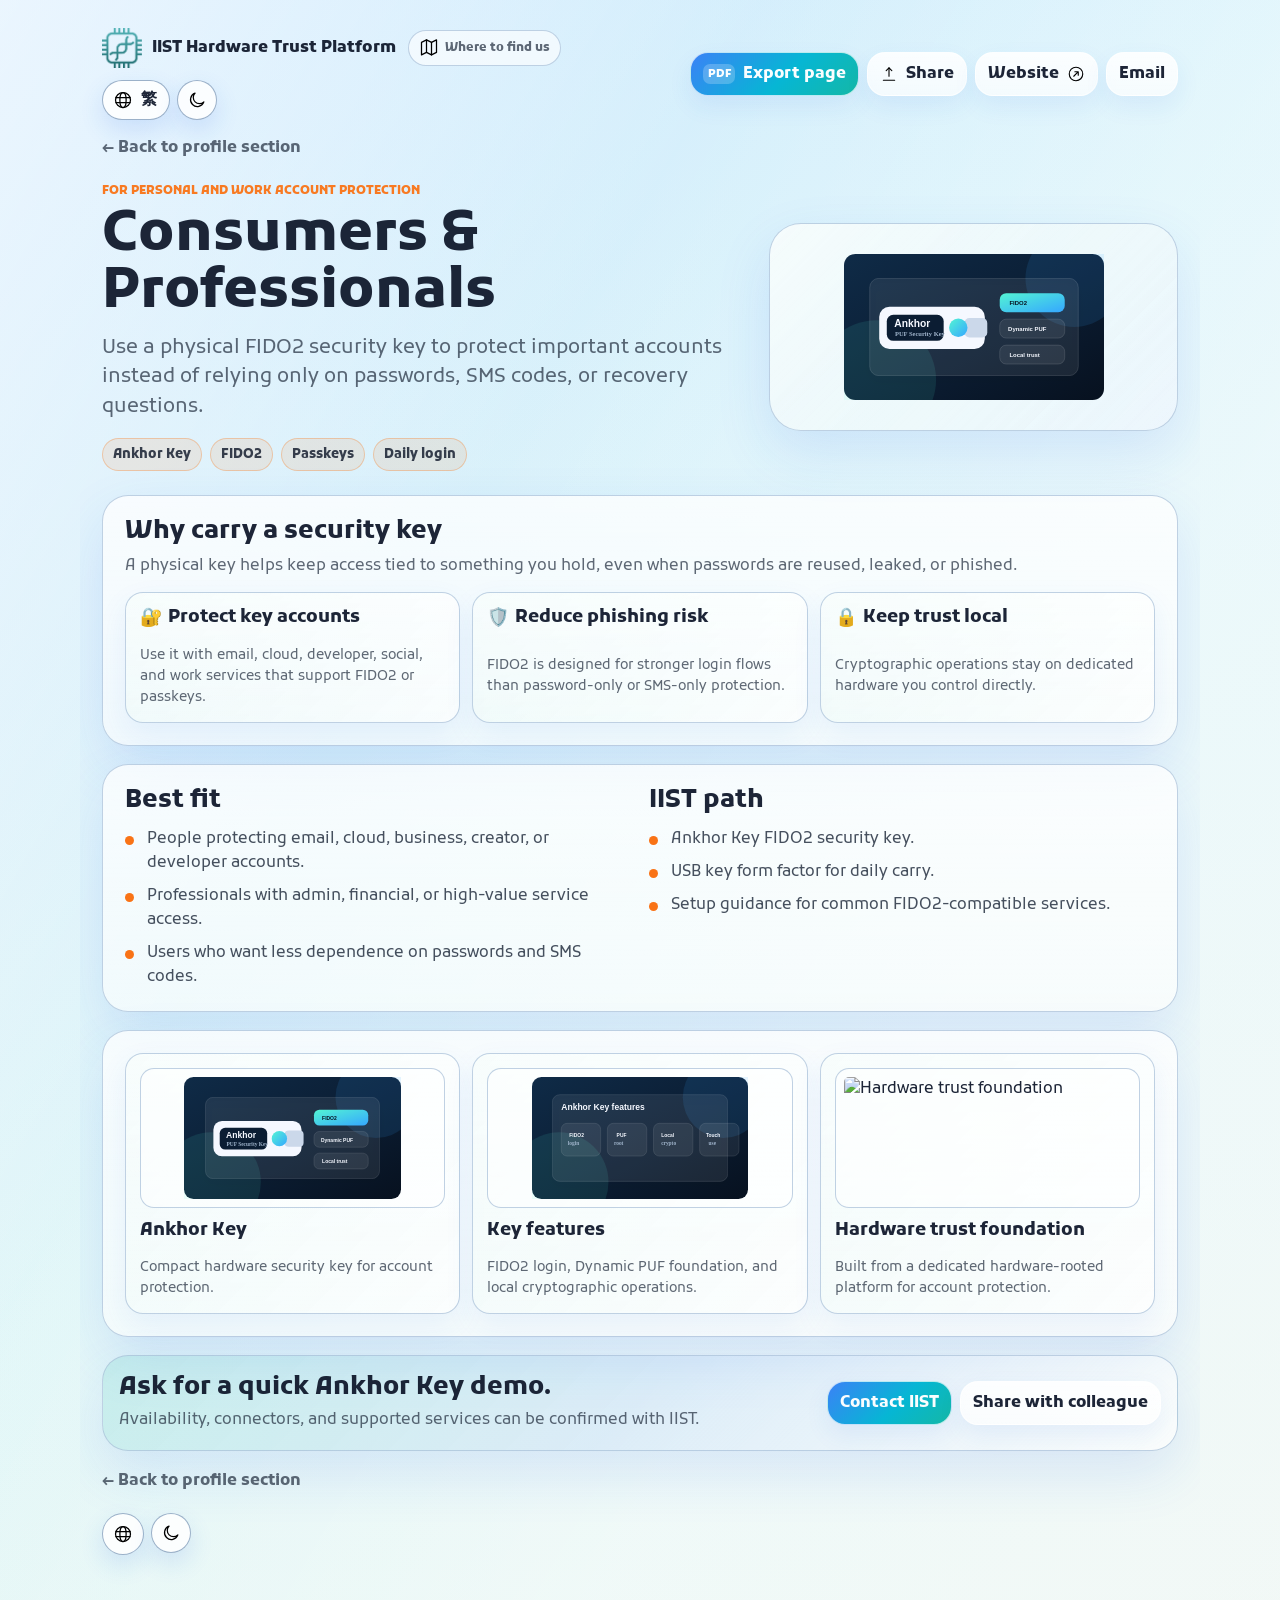
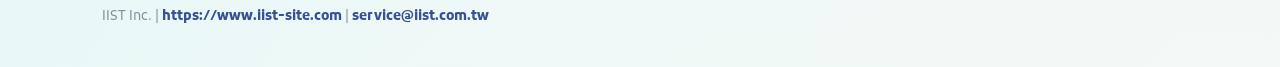
==== commit a50d1752: "fix translation" ====
--- a/pages/consumers.html
+++ b/pages/consumers.html
@@ -18,7 +18,7 @@
           <img src="../assets/iist-logo.png" alt="" width="40" height="40">
           <span>IIST Hardware Trust Platform</span>
         </a>
-        <a class="event-pill" href="where-to-find-us.html" aria-label="Where to find IIST at COMPUTEX 2026" title="Where to find us">COMPUTEX 2026</a>
+        <a class="event-pill" href="where-to-find-us.html" aria-label="Where to find IIST at COMPUTEX 2026" title="Where to find us"><img class="event-icon control-icon" src="../assets/icon-map.svg" alt="" width="18" height="18">Where to find us</a>
         <div class="header-controls" aria-label="Display controls">
           <button class="control-toggle language-toggle" type="button" data-language-toggle aria-label="Switch language"><img class="control-icon" src="../assets/icon-globe.svg" alt="" width="20" height="20"><span class="language-code" data-no-i18n>繁</span></button>
           <button class="control-toggle theme-toggle" type="button" data-theme-toggle aria-label="Toggle light or dark mode"><img class="control-icon" src="../assets/icon-moon.svg" alt="" width="20" height="20" data-theme-icon></button>
@@ -58,9 +58,9 @@
             <p>A physical key helps keep access tied to something you hold, even when passwords are reused, leaked, or phished.</p>
           </div>
           <div class="value-grid">
-            <article class="value-card"><h3>Protect key accounts</h3><p>Use it with email, cloud, developer, social, and work services that support FIDO2 or passkeys.</p></article>
-            <article class="value-card"><h3>Reduce phishing risk</h3><p>FIDO2 is designed for stronger login flows than password-only or SMS-only protection.</p></article>
-            <article class="value-card"><h3>Keep trust local</h3><p>Cryptographic operations stay on dedicated hardware you control directly.</p></article>
+            <article class="value-card"><h3><span class="title-emoji" data-no-i18n aria-hidden="true">🔐</span>Protect key accounts</h3><p>Use it with email, cloud, developer, social, and work services that support FIDO2 or passkeys.</p></article>
+            <article class="value-card"><h3><span class="title-emoji" data-no-i18n aria-hidden="true">🛡️</span>Reduce phishing risk</h3><p>FIDO2 is designed for stronger login flows than password-only or SMS-only protection.</p></article>
+            <article class="value-card"><h3><span class="title-emoji" data-no-i18n aria-hidden="true">🔒</span>Keep trust local</h3><p>Cryptographic operations stay on dedicated hardware you control directly.</p></article>
           </div>
         </div>
       </section>
@@ -118,6 +118,6 @@
       <div>IIST Inc. | <a href="https://www.iist-site.com">https://www.iist-site.com</a> | <a href="mailto:service@iist.com.tw">service@iist.com.tw</a></div>
     </footer>
   </div>
-  <script src="../assets/site.js"></script>
+  <script src="../assets/site.js" charset="utf-8"></script>
 </body>
 </html>
--- a/assets/style.css
+++ b/assets/style.css
@@ -207,6 +207,7 @@
 .event-pill {
   display: inline-flex;
   align-items: center;
+  gap: 6px;
   flex: 0 0 auto;
   border: 1px solid var(--border);
   background: var(--event-bg);
@@ -221,6 +222,11 @@
 .event-pill:focus-visible {
   border-color: rgba(var(--accent-rgb), 0.45);
   color: var(--text);
+}
+
+.event-icon {
+  width: 16px;
+  height: 16px;
 }
 
 .page-actions {
@@ -393,6 +399,14 @@
   letter-spacing: 0;
 }
 
+.title-emoji {
+  display: inline-block;
+  margin-right: 6px;
+  font-family: "Apple Color Emoji", "Segoe UI Emoji", "Noto Color Emoji", sans-serif;
+  line-height: 1;
+  vertical-align: -0.05em;
+}
+
 .lede {
   margin: 12px 0 0;
   color: var(--muted);
@@ -665,8 +679,14 @@
 }
 
 .bottom-controls .language-toggle {
+  min-width: 42px;
+  max-width: 42px;
   min-height: 42px;
-  padding: 0 14px;
+  padding: 0;
+}
+
+.bottom-controls .language-code {
+  display: none;
 }
 
 .split-band {
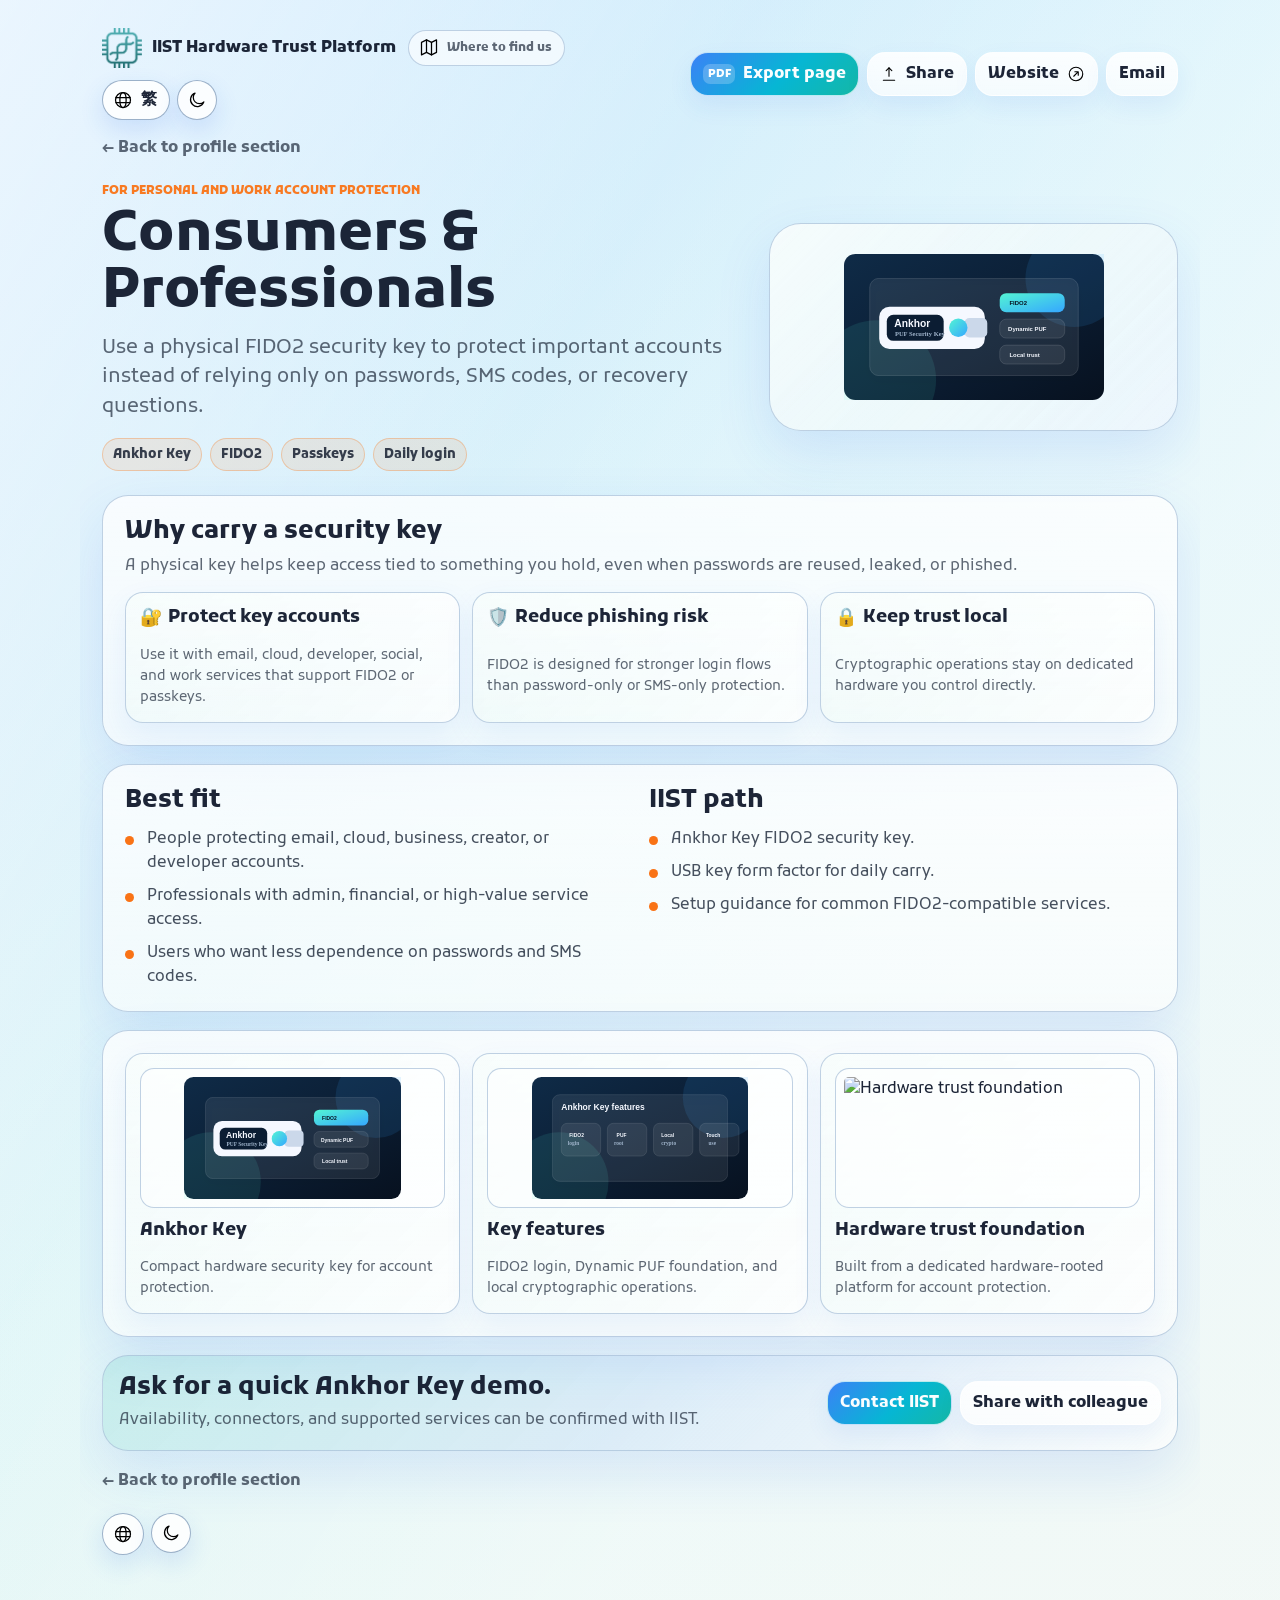
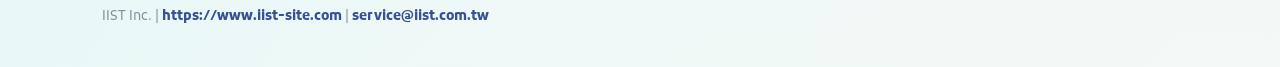
==== commit 67a666e3: "fix language logo safari" ====
--- a/pages/consumers.html
+++ b/pages/consumers.html
@@ -108,7 +108,7 @@
       </section>
       <a class="back-link bottom-back" href="../index.html">&larr; Back to profile section</a>
       <div class="bottom-controls">
-        <button class="control-toggle language-toggle" type="button" data-language-toggle aria-label="Switch language"><img class="control-icon" src="../assets/icon-globe.svg" alt="" width="20" height="20"><span class="language-code" data-no-i18n>繁</span></button>
+        <button class="control-toggle language-toggle" type="button" data-language-toggle aria-label="Switch language"><img class="control-icon" src="../assets/icon-globe.svg" alt="" width="20" height="20"></button>
         <button class="control-toggle theme-toggle" type="button" data-theme-toggle aria-label="Toggle light or dark mode"><img class="control-icon" src="../assets/icon-moon.svg" alt="" width="20" height="20" data-theme-icon></button>
       </div>
     </main>
--- a/assets/style.css
+++ b/assets/style.css
@@ -207,15 +207,17 @@
 .event-pill {
   display: inline-flex;
   align-items: center;
-  gap: 6px;
+  justify-content: center;
+  gap: 8px;
   flex: 0 0 auto;
   border: 1px solid var(--border);
   background: var(--event-bg);
   color: var(--muted);
   border-radius: 999px;
-  padding: 7px 10px;
+  padding: 7px 12px 7px 10px;
   font-size: 12px;
   font-weight: 720;
+  line-height: 1;
 }
 
 .event-pill:hover,
@@ -323,9 +325,12 @@
 }
 
 .action-icon {
+  display: block;
   width: 18px;
   height: 18px;
   flex: 0 0 auto;
+  object-fit: contain;
+  filter: var(--control-icon-filter);
 }
 
 .pdf-mark {
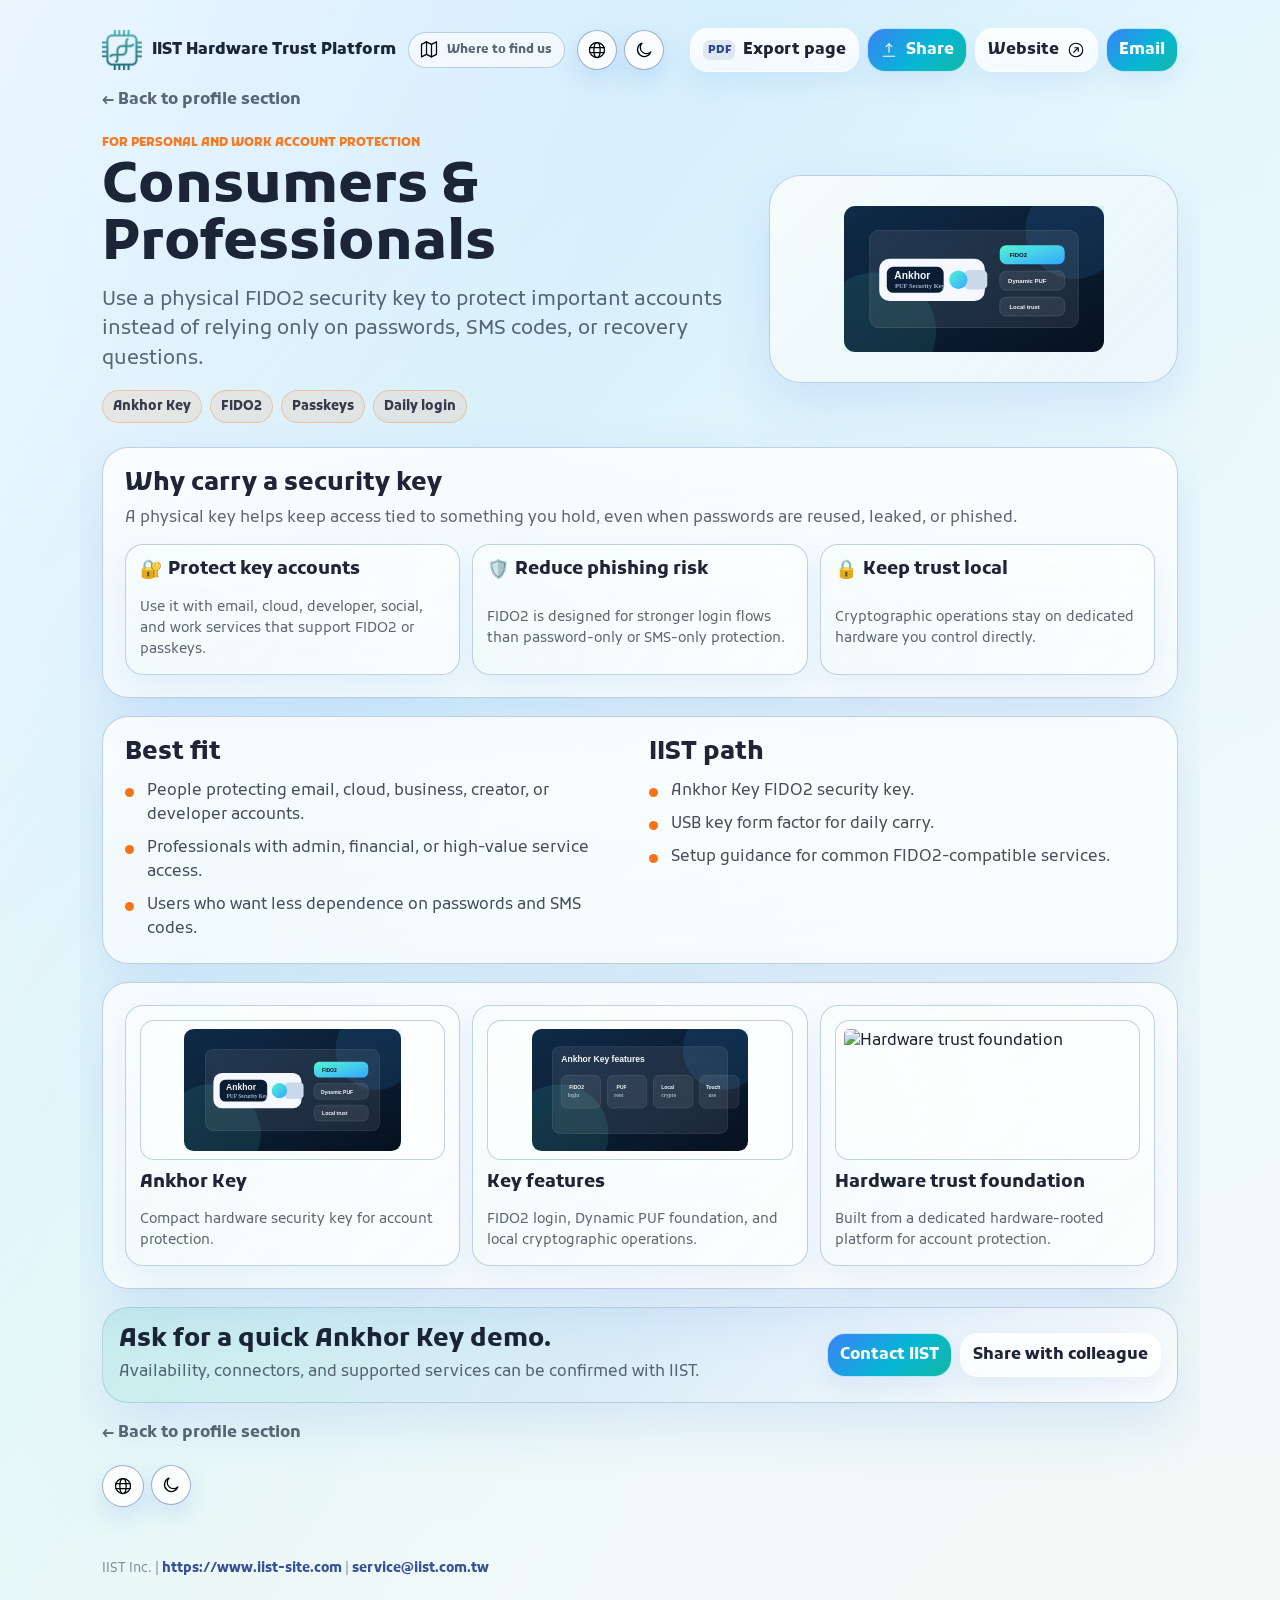
==== commit 3707b073: "fix css" ====
--- a/pages/consumers.html
+++ b/pages/consumers.html
@@ -20,15 +20,15 @@
         </a>
         <a class="event-pill" href="where-to-find-us.html" aria-label="Where to find IIST at COMPUTEX 2026" title="Where to find us"><img class="event-icon control-icon" src="../assets/icon-map.svg" alt="" width="18" height="18">Where to find us</a>
         <div class="header-controls" aria-label="Display controls">
-          <button class="control-toggle language-toggle" type="button" data-language-toggle aria-label="Switch language"><img class="control-icon" src="../assets/icon-globe.svg" alt="" width="20" height="20"><span class="language-code" data-no-i18n>繁</span></button>
+          <button class="control-toggle language-toggle" type="button" data-language-toggle aria-label="Switch language"><img class="control-icon" src="../assets/icon-globe.svg" alt="" width="20" height="20"></button>
           <button class="control-toggle theme-toggle" type="button" data-theme-toggle aria-label="Toggle light or dark mode"><img class="control-icon" src="../assets/icon-moon.svg" alt="" width="20" height="20" data-theme-icon></button>
         </div>
       </div>
       <nav class="page-actions" aria-label="Page actions">
-        <button class="action primary" type="button" data-print-page><span class="pdf-mark" aria-hidden="true">PDF</span>Export page</button>
-        <button class="action secondary" type="button" data-share-page aria-describedby="share-status"><img class="action-icon" src="../assets/icon-share.svg" alt="" width="18" height="18">Share</button>
+        <button class="action secondary" type="button" data-print-page><span class="pdf-mark" aria-hidden="true">PDF</span>Export page</button>
+        <button class="action primary" type="button" data-share-page aria-describedby="share-status"><img class="action-icon" src="../assets/icon-share.svg" alt="" width="18" height="18">Share</button>
         <a class="button-link secondary" href="https://www.iist-site.com">Website<img class="action-icon" src="../assets/icon-external.svg" alt="" width="18" height="18"></a>
-        <a class="button-link secondary" href="mailto:service@iist.com.tw?subject=COMPUTEX%202026%20IIST%20Inquiry%20-%20Ankhor%20Key">Email</a>
+        <a class="button-link primary" href="mailto:service@iist.com.tw?subject=COMPUTEX%202026%20IIST%20Inquiry%20-%20Ankhor%20Key">Email</a>
       </nav>
     </header>
 
--- a/assets/style.css
+++ b/assets/style.css
@@ -267,6 +267,11 @@
   color: var(--on-accent);
 }
 
+.action.primary .action-icon,
+.button-link.primary .action-icon {
+  filter: invert(1);
+}
+
 .action.secondary,
 .button-link.secondary {
   background: var(--control-bg);
@@ -298,8 +303,9 @@
 }
 
 .language-toggle {
-  min-width: 46px;
-  padding: 0 10px;
+  min-width: 40px;
+  max-width: 40px;
+  padding: 0;
 }
 
 .theme-toggle {
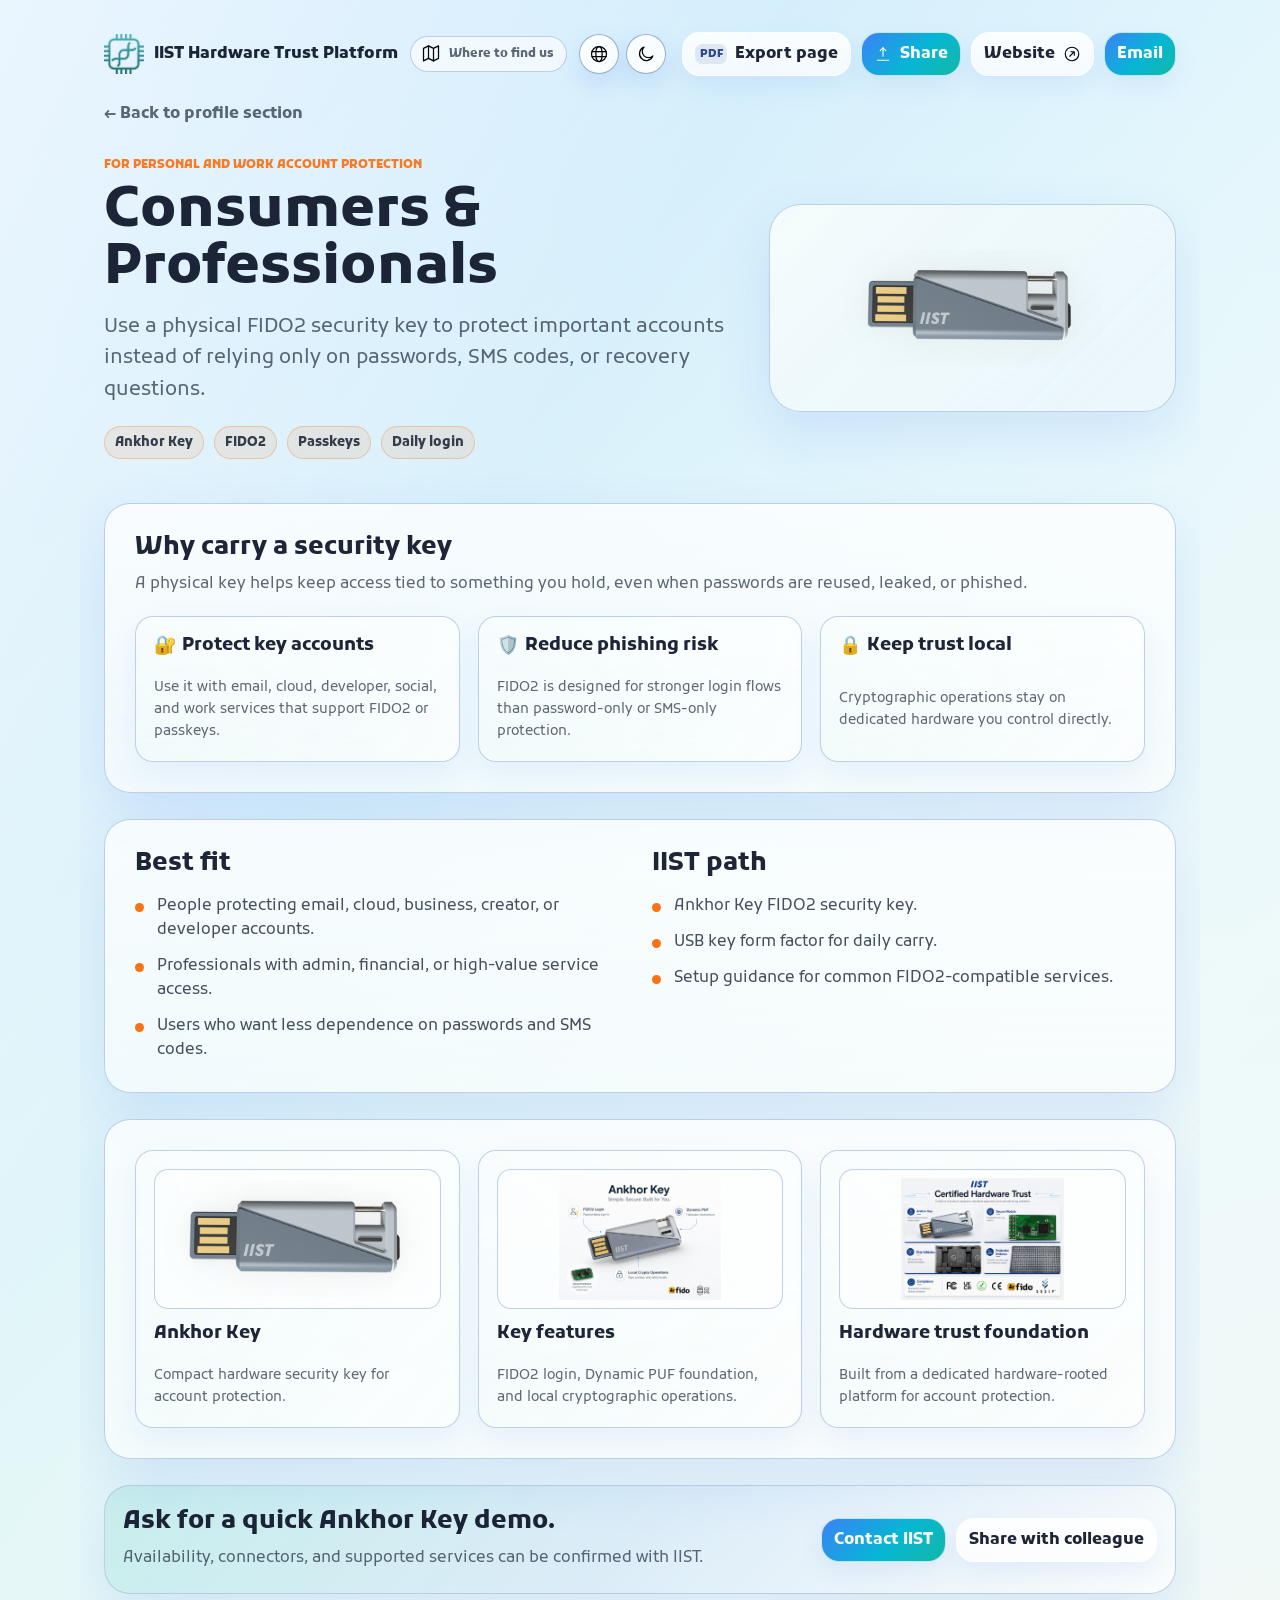
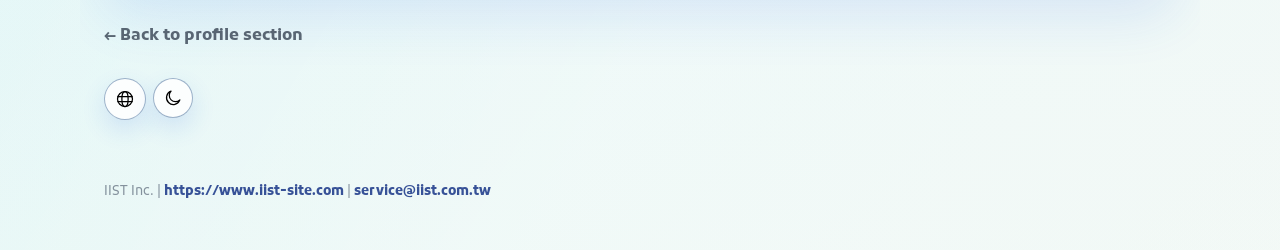
==== commit cf272eae: "add real images 1" ====
--- a/pages/consumers.html
+++ b/pages/consumers.html
@@ -47,7 +47,7 @@
           </div>
         </div>
         <figure class="hero-visual">
-          <img src="../assets/visual-ankhor-key.svg" alt="Ankhor Key concept">
+          <img src="../assets/visual-ankhor-key.png" alt="Ankhor Key concept">
         </figure>
       </section>
 
@@ -89,9 +89,9 @@
       <section class="content-band">
         <div class="section-inner">
           <div class="asset-grid">
-            <article class="asset-card"><img src="../assets/visual-ankhor-key.svg" alt="Ankhor Key"><h3>Ankhor Key</h3><p>Compact hardware security key for account protection.</p></article>
-            <article class="asset-card"><img src="../assets/visual-features.svg" alt="Key features"><h3>Key features</h3><p>FIDO2 login, Dynamic PUF foundation, and local cryptographic operations.</p></article>
-            <article class="asset-card"><img src="../assets/visual-certifications.svg" alt="Hardware trust foundation"><h3>Hardware trust foundation</h3><p>Built from a dedicated hardware-rooted platform for account protection.</p></article>
+            <article class="asset-card"><img src="../assets/visual-ankhor-key.png" alt="Ankhor Key"><h3>Ankhor Key</h3><p>Compact hardware security key for account protection.</p></article>
+            <article class="asset-card"><img src="../assets/visual-features.png" alt="Key features"><h3>Key features</h3><p>FIDO2 login, Dynamic PUF foundation, and local cryptographic operations.</p></article>
+            <article class="asset-card"><img src="../assets/visual-certifications.png" alt="Hardware trust foundation"><h3>Hardware trust foundation</h3><p>Built from a dedicated hardware-rooted platform for account protection.</p></article>
           </div>
         </div>
       </section>
--- a/assets/style.css
+++ b/assets/style.css
@@ -164,16 +164,16 @@
 .page-shell {
   width: min(1120px, 100%);
   margin: 0 auto;
-  padding: 12px 14px 28px;
+  padding: 16px 14px 34px;
   overflow-x: hidden;
 }
 
 .site-header {
   position: relative;
   display: grid;
-  gap: 10px;
+  gap: 14px;
   align-items: center;
-  padding: 4px 0 10px;
+  padding: 4px 0 16px;
 }
 
 .brand-row {
@@ -234,8 +234,10 @@
 .page-actions {
   display: grid;
   grid-template-columns: repeat(2, minmax(0, 1fr));
-  gap: 8px;
+  gap: 10px;
   width: 100%;
+  min-width: 0;
+  max-width: 100%;
 }
 
 .action,
@@ -253,6 +255,7 @@
   padding: 9px 12px;
   box-shadow: 0 10px 24px rgba(37, 99, 235, 0.08);
   min-width: 0;
+  max-width: 100%;
   white-space: nowrap;
 }
 
@@ -360,8 +363,8 @@
 
 .hero {
   display: grid;
-  gap: 18px;
-  padding: 12px 0 6px;
+  gap: 22px;
+  padding: 18px 0 12px;
 }
 
 .home-hero {
@@ -374,7 +377,7 @@
 }
 
 .eyebrow {
-  margin: 0 0 8px;
+  margin: 0 0 10px;
   color: rgba(var(--accent-rgb), 0.95);
   font-size: 12px;
   font-weight: 820;
@@ -419,10 +422,10 @@
 }
 
 .lede {
-  margin: 12px 0 0;
+  margin: 14px 0 0;
   color: var(--muted);
   font-size: 18px;
-  line-height: 1.46;
+  line-height: 1.56;
 }
 
 .hero-visual {
@@ -448,8 +451,8 @@
 .chip-row {
   display: flex;
   flex-wrap: wrap;
-  gap: 8px;
-  margin-top: 16px;
+  gap: 10px;
+  margin-top: 20px;
 }
 
 .chip {
@@ -469,7 +472,7 @@
 .contact-band,
 .content-band {
   width: 100%;
-  margin: 18px 0;
+  margin: 26px 0;
   border: 1px solid var(--border);
   background: var(--panel-bg);
   border-radius: var(--radius-lg);
@@ -477,9 +480,9 @@
 }
 
 .talk-band {
-  padding: 16px;
-  display: grid;
-  gap: 14px;
+  padding: 20px;
+  display: grid;
+  gap: 18px;
   border-left: 5px solid var(--warm);
 }
 
@@ -499,18 +502,19 @@
 }
 
 .talk-band p {
-  margin: 8px 0 0;
+  margin: 10px 0 0;
   color: var(--muted);
+  line-height: 1.58;
 }
 
 .section-inner {
-  padding: 18px 16px;
+  padding: 22px 18px;
 }
 
 .section-head {
   display: grid;
-  gap: 8px;
-  margin-bottom: 14px;
+  gap: 10px;
+  margin-bottom: 20px;
 }
 
 .section-head p {
@@ -523,7 +527,7 @@
 .asset-grid,
 .quick-grid {
   display: grid;
-  gap: 12px;
+  gap: 16px;
 }
 
 .persona-card,
@@ -532,19 +536,19 @@
 .quick-card {
   position: relative;
   display: grid;
-  gap: 10px;
+  gap: 12px;
   min-width: 0;
   border: 1px solid var(--border);
   background: var(--card-bg);
   border-radius: var(--radius-md);
-  padding: 14px;
+  padding: 18px;
   box-shadow: 0 12px 30px rgba(37, 99, 235, 0.08);
 }
 
 .persona-card {
   grid-template-columns: 50px 1fr;
   align-items: start;
-  min-height: 152px;
+  min-height: 164px;
 }
 
 .persona-card:hover {
@@ -562,14 +566,15 @@
 .value-card p,
 .asset-card p,
 .quick-card p {
-  margin: 6px 0 0;
+  margin: 8px 0 0;
   color: var(--muted);
   font-size: 14px;
+  line-height: 1.58;
 }
 
 .card-kicker {
   display: inline-flex;
-  margin-top: 10px;
+  margin-top: 12px;
   color: rgba(var(--card-rgb, 20, 184, 166), 0.96);
   font-size: 12px;
   font-weight: 780;
@@ -578,16 +583,16 @@
 .focus-strip {
   display: grid;
   grid-template-columns: repeat(2, minmax(0, 1fr));
-  gap: 10px;
-  margin: 18px 0;
+  gap: 14px;
+  margin: 26px 0;
 }
 
 .focus-item {
-  min-height: 92px;
+  min-height: 106px;
   border: 1px solid var(--border);
   border-radius: var(--radius-md);
   background: var(--surface-soft);
-  padding: 12px;
+  padding: 16px;
 }
 
 .focus-item strong {
@@ -596,30 +601,31 @@
 
 .focus-item span {
   display: block;
-  margin-top: 4px;
+  margin-top: 8px;
   color: var(--muted);
   font-size: 13px;
 }
 
 .media-band {
   display: grid;
-  gap: 12px;
+  gap: 18px;
   align-items: center;
-  margin: 18px 0;
-  padding: 16px;
+  margin: 26px 0;
+  padding: 20px;
   border: 1px solid var(--border);
   border-radius: var(--radius-lg);
   background: var(--media-bg);
 }
 
 .media-band p {
-  margin: 6px 0 0;
+  margin: 10px 0 0;
   color: var(--muted);
+  line-height: 1.58;
 }
 
 .video-layout {
   display: grid;
-  gap: 18px;
+  gap: 24px;
 }
 
 .video-frame {
@@ -641,17 +647,18 @@
 
 .map-layout {
   display: grid;
+  gap: 22px;
+}
+
+.map-card {
+  display: grid;
   gap: 14px;
 }
 
-.map-card {
-  display: grid;
-  gap: 10px;
-}
-
 .map-card p {
-  margin: 6px 0 0;
+  margin: 8px 0 0;
   color: var(--muted);
+  line-height: 1.58;
 }
 
 .map-image-link {
@@ -673,20 +680,20 @@
 
 .back-link {
   display: inline-flex;
-  margin: 6px 0 4px;
+  margin: 10px 0 6px;
   color: var(--muted);
   font-weight: 680;
 }
 
 .bottom-back {
-  margin: 0 0 8px;
+  margin: 4px 0 12px;
 }
 
 .bottom-controls {
   display: flex;
   justify-content: flex-start;
   gap: 7px;
-  margin: 12px 0 6px;
+  margin: 18px 0 8px;
 }
 
 .bottom-controls .language-toggle {
@@ -702,13 +709,13 @@
 
 .split-band {
   display: grid;
-  gap: 18px;
+  gap: 24px;
 }
 
 .check-list {
   display: grid;
-  gap: 9px;
-  margin: 12px 0 0;
+  gap: 12px;
+  margin: 16px 0 0;
   padding: 0;
   list-style: none;
 }
@@ -745,27 +752,28 @@
 }
 
 .contact-band {
-  padding: 18px 16px;
-  display: grid;
-  gap: 14px;
+  padding: 22px 18px;
+  display: grid;
+  gap: 20px;
   align-items: center;
   background: var(--contact-bg);
 }
 
 .contact-band p {
-  margin: 6px 0 0;
+  margin: 10px 0 0;
   color: var(--muted);
+  line-height: 1.58;
 }
 
 .contact-actions {
   display: grid;
-  gap: 8px;
+  gap: 10px;
 }
 
 .site-footer {
   display: grid;
-  gap: 8px;
-  padding: 18px 0 4px;
+  gap: 10px;
+  padding: 24px 0 4px;
   color: var(--quiet);
   font-size: 13px;
 }
@@ -817,6 +825,18 @@
     width: min(100%, calc(100vw - 28px));
   }
 
+  .page-actions .action,
+  .page-actions .button-link {
+    gap: 6px;
+    padding-inline: 8px;
+    font-size: 15px;
+  }
+
+  .page-actions .action-icon {
+    width: 16px;
+    height: 16px;
+  }
+
   .brand {
     width: 100%;
   }
@@ -866,7 +886,7 @@
 
 @media (min-width: 700px) {
   .page-shell {
-    padding: 18px 22px 36px;
+    padding: 22px 24px 44px;
   }
 
   .site-header {
@@ -884,7 +904,9 @@
   .hero {
     grid-template-columns: minmax(0, 1fr) 38%;
     align-items: center;
-    padding-top: 18px;
+    gap: 28px;
+    padding-top: 24px;
+    padding-bottom: 18px;
   }
 
   h1 {
@@ -899,12 +921,14 @@
   .contact-band,
   .media-band {
     grid-template-columns: minmax(0, 1fr) auto;
+    gap: 22px;
   }
 
   .persona-grid,
   .value-grid,
   .asset-grid {
     grid-template-columns: repeat(3, minmax(0, 1fr));
+    gap: 18px;
   }
 
   .quick-grid {
@@ -913,6 +937,7 @@
 
   .focus-strip {
     grid-template-columns: repeat(4, minmax(0, 1fr));
+    gap: 16px;
   }
 
   .split-band {
@@ -930,7 +955,7 @@
 
 @media (min-width: 980px) {
   .page-shell {
-    padding-top: 24px;
+    padding-top: 28px;
   }
 
   .persona-grid {
@@ -938,7 +963,7 @@
   }
 
   .section-inner {
-    padding: 22px;
+    padding: 30px;
   }
 }
 
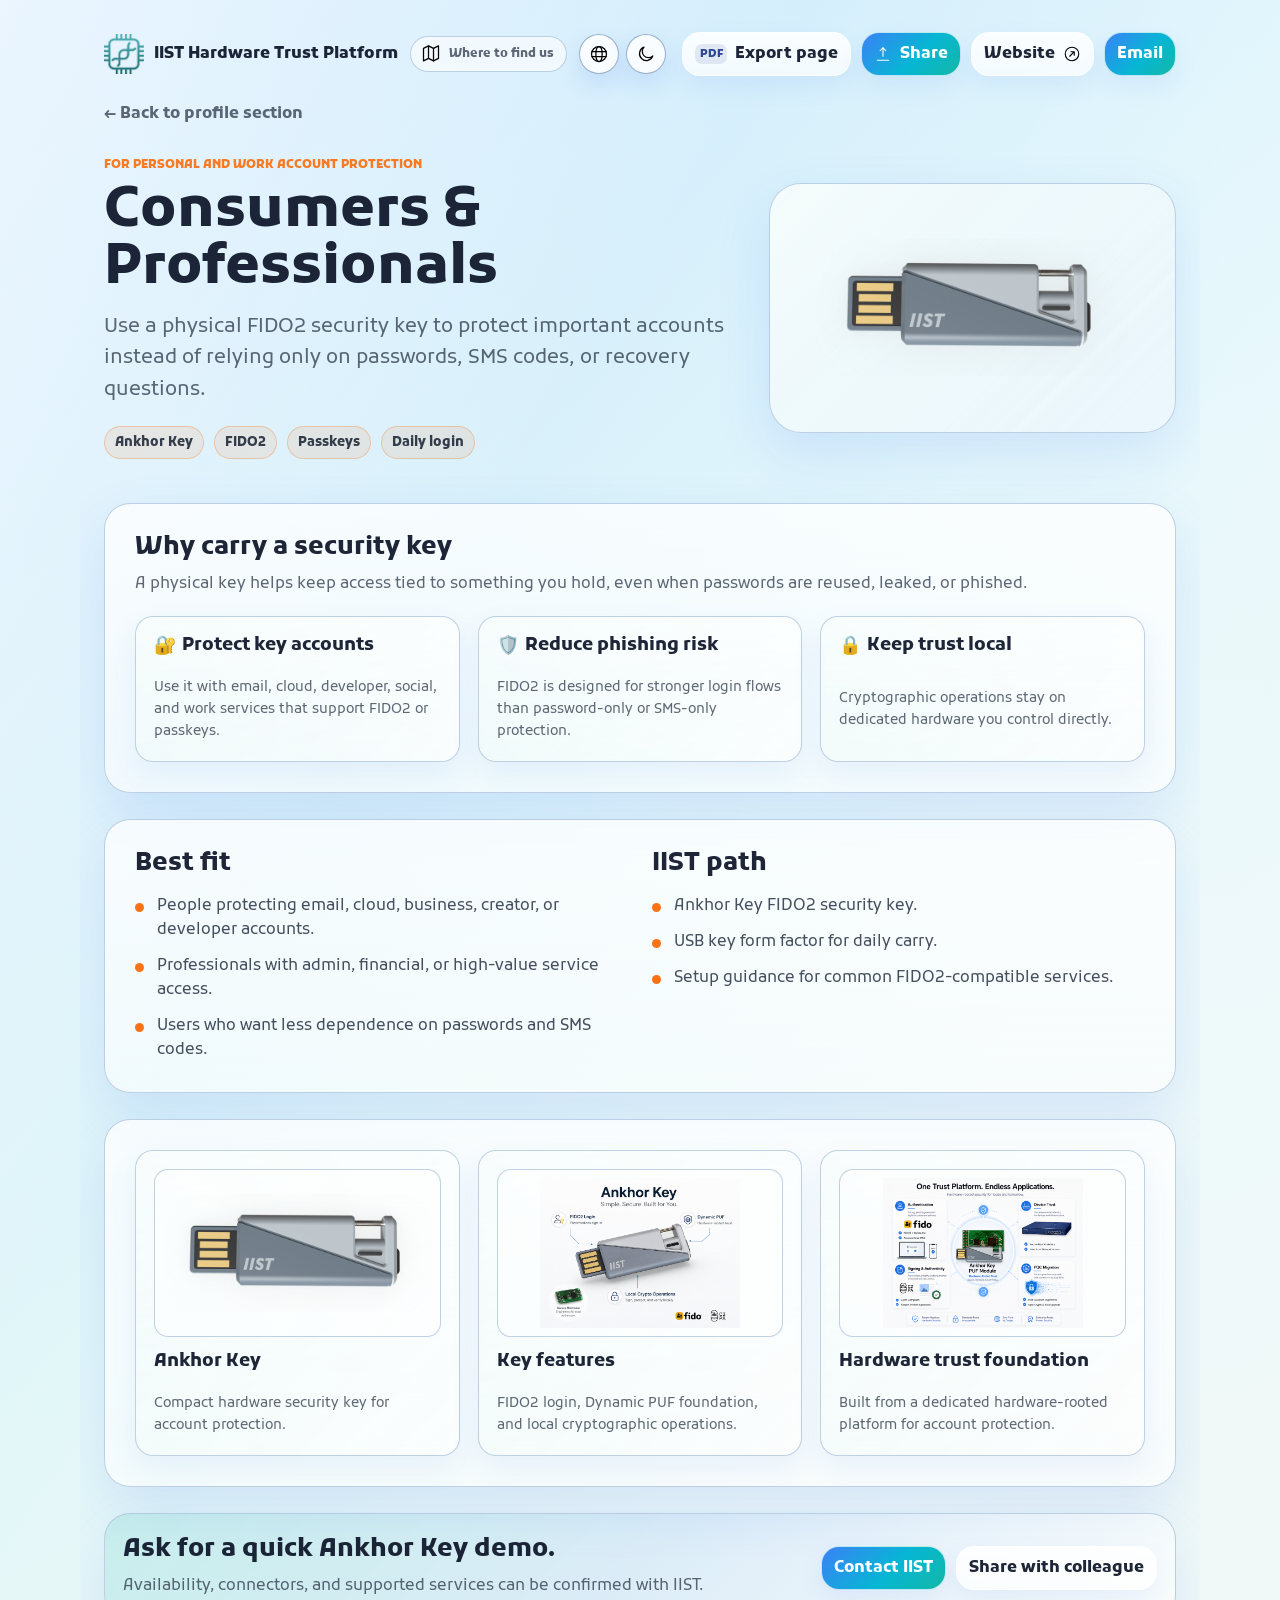
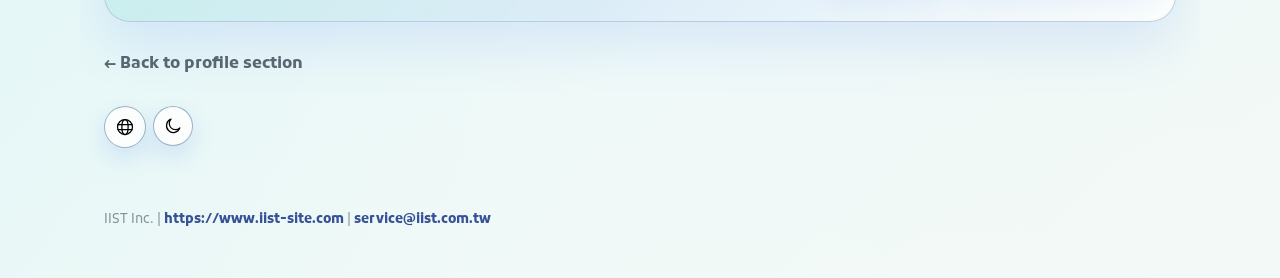
==== commit 29fd99ae: "add images 2" ====
--- a/pages/consumers.html
+++ b/pages/consumers.html
@@ -91,7 +91,7 @@
           <div class="asset-grid">
             <article class="asset-card"><img src="../assets/visual-ankhor-key.png" alt="Ankhor Key"><h3>Ankhor Key</h3><p>Compact hardware security key for account protection.</p></article>
             <article class="asset-card"><img src="../assets/visual-features.png" alt="Key features"><h3>Key features</h3><p>FIDO2 login, Dynamic PUF foundation, and local cryptographic operations.</p></article>
-            <article class="asset-card"><img src="../assets/visual-certifications.png" alt="Hardware trust foundation"><h3>Hardware trust foundation</h3><p>Built from a dedicated hardware-rooted platform for account protection.</p></article>
+            <article class="asset-card"><img src="../assets/visual-use-cases.png" alt="Hardware trust foundation"><h3>Hardware trust foundation</h3><p>Built from a dedicated hardware-rooted platform for account protection.</p></article>
           </div>
         </div>
       </section>
--- a/assets/style.css
+++ b/assets/style.css
@@ -430,7 +430,7 @@
 
 .hero-visual {
   margin: 0;
-  min-height: 208px;
+  min-height: 250px;
   display: grid;
   place-items: center;
   border: 1px solid var(--border);
@@ -441,11 +441,11 @@
 }
 
 .hero-visual img {
-  width: min(260px, 76%);
+  width: min(312px, 86%);
 }
 
 .hero-visual.wide img {
-  width: min(430px, 94%);
+  width: min(516px, 96%);
 }
 
 .chip-row {
@@ -511,6 +511,11 @@
   padding: 22px 18px;
 }
 
+.visual-stack {
+  display: grid;
+  gap: 18px;
+}
+
 .section-head {
   display: grid;
   gap: 10px;
@@ -739,7 +744,7 @@
 
 .asset-card img {
   width: 100%;
-  height: 140px;
+  height: 168px;
   object-fit: contain;
   border: 1px solid var(--border);
   border-radius: var(--radius-sm);
